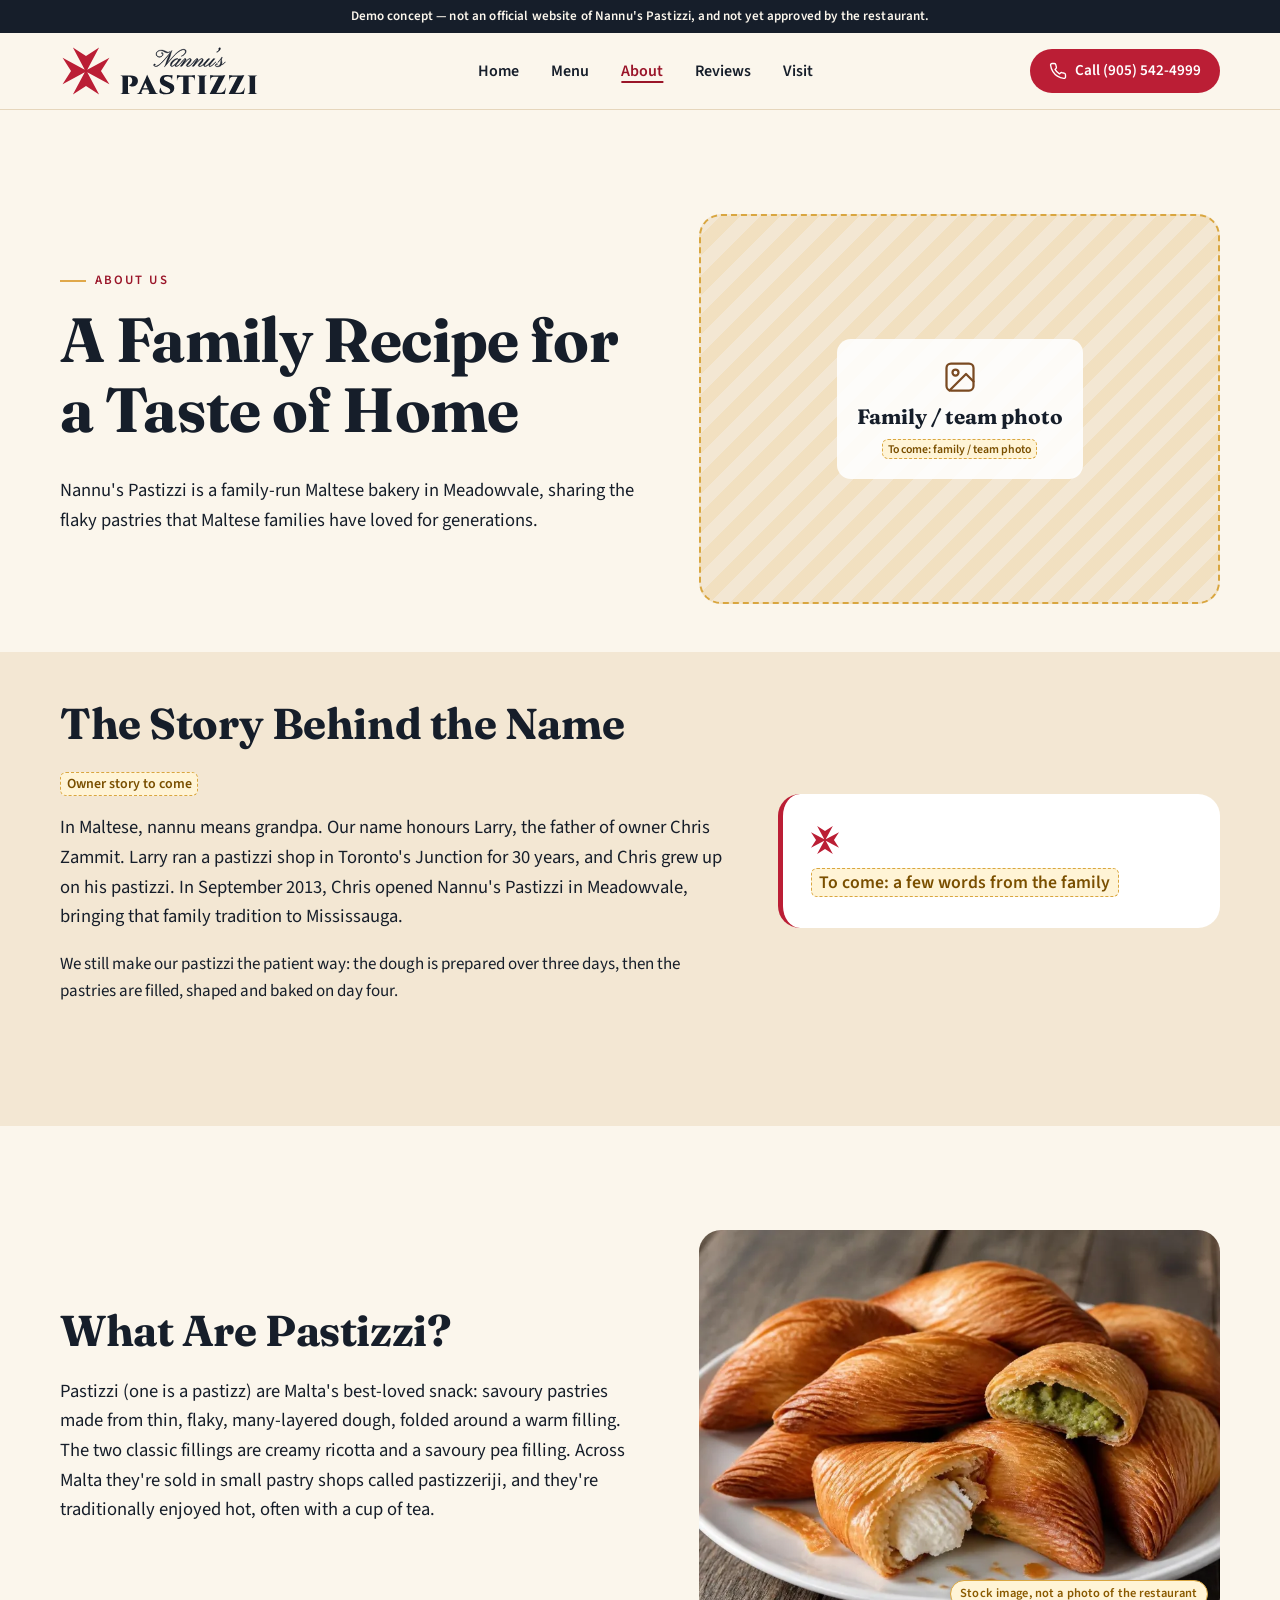
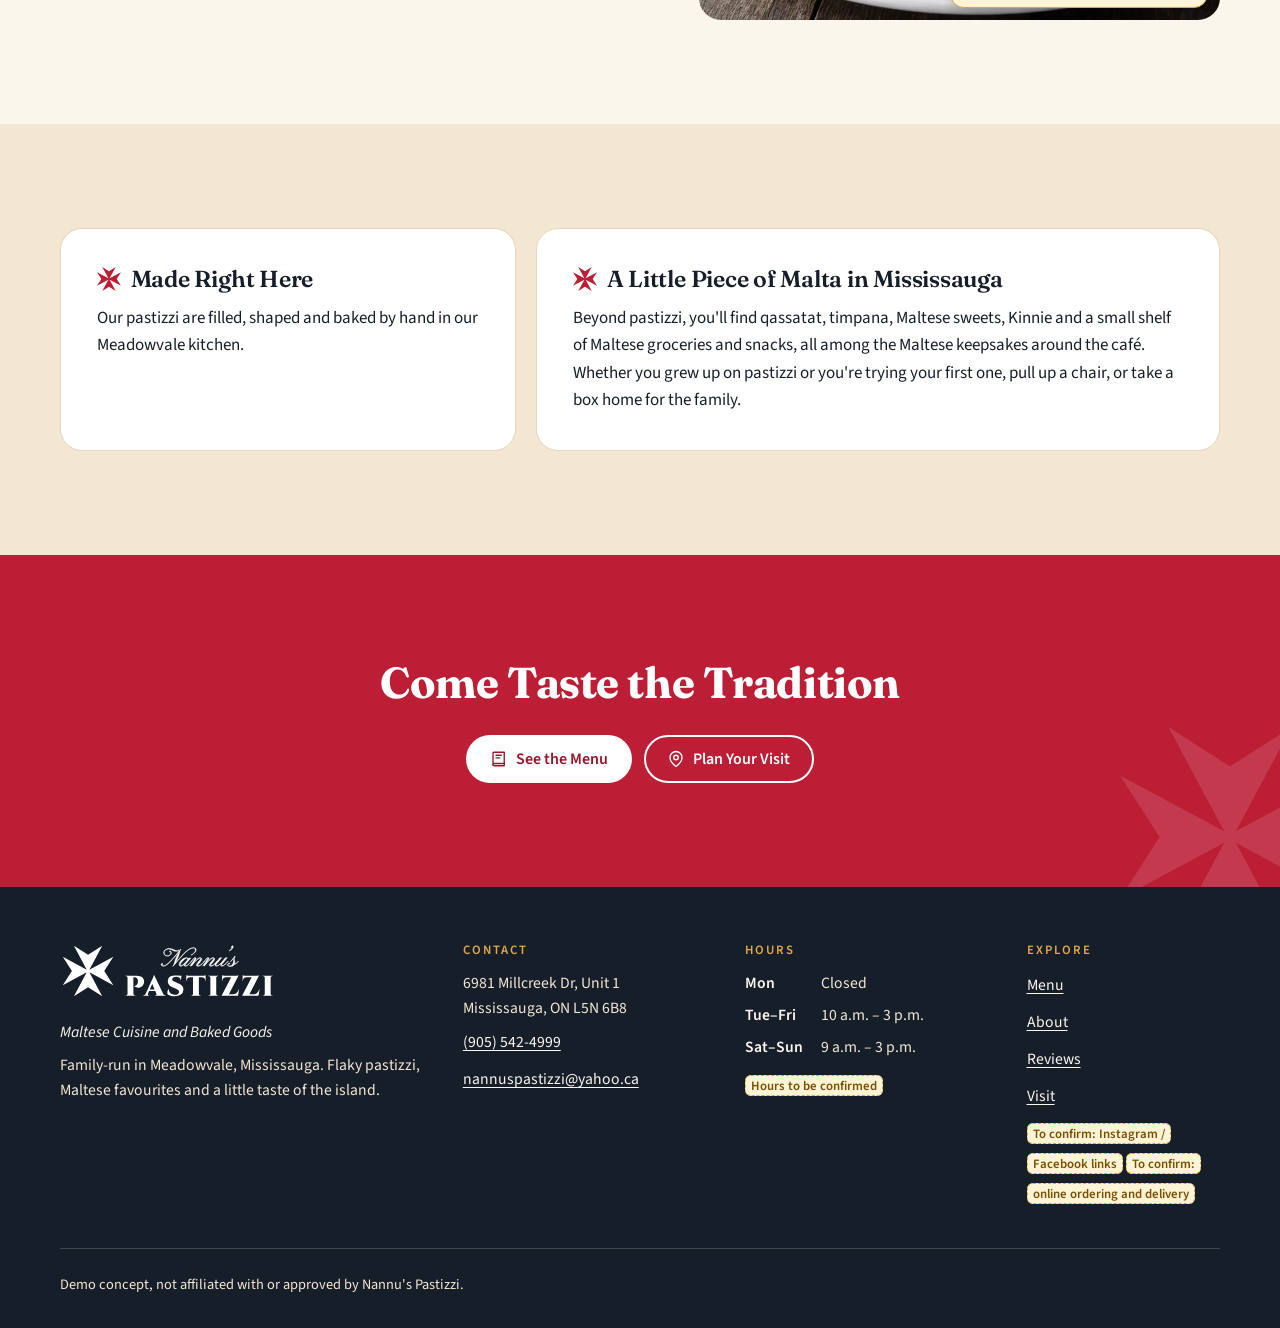
==== about.html @ 94dc023d "Publish Nannu's Pastizzi demo site Co-authored-by: mikelagumbay22 <mikelagumbay22@users.noreply.gith" ====
<!doctype html>
<html lang="en-CA">
<head>
  <meta charset="utf-8">
  <meta name="viewport" content="width=device-width, initial-scale=1, viewport-fit=cover">
  <title>About Nannu&#39;s Pastizzi | Family Maltese Bakery, Mississauga</title>
  <meta name="description" content="Meet the family behind Nannu&#39;s Pastizzi, a Maltese bakery in Meadowvale, Mississauga. Learn what pastizzi are and the family tradition behind our name.">
  <meta name="robots" content="noindex, nofollow">
  <meta name="theme-color" content="#FBF6EC">
  <meta property="og:type" content="website">
  <meta property="og:site_name" content="Nannu&#39;s Pastizzi">
  <meta property="og:locale" content="en_CA">
  <meta property="og:title" content="About Nannu&#39;s Pastizzi | Family Maltese Bakery, Mississauga">
  <meta property="og:description" content="Meet the family behind Nannu&#39;s Pastizzi, a Maltese bakery in Meadowvale, Mississauga. Learn what pastizzi are and the family tradition behind our name.">
  <meta property="og:url" content="https://mikelagumbay22.github.io/nannus-pastizzi-demo/about.html">
  <meta property="og:image" content="https://mikelagumbay22.github.io/nannus-pastizzi-demo/img/og-image.jpg">
  <meta property="og:image:type" content="image/jpeg">
  <meta property="og:image:width" content="1200">
  <meta property="og:image:height" content="630">
  <meta property="og:image:alt" content="Golden, flaky diamond-shaped pastizzi on a rustic wooden board (stock image, not a photo of the restaurant)">
  <meta name="twitter:card" content="summary_large_image">
  <meta name="twitter:title" content="About Nannu&#39;s Pastizzi | Family Maltese Bakery, Mississauga">
  <meta name="twitter:description" content="Meet the family behind Nannu&#39;s Pastizzi, a Maltese bakery in Meadowvale, Mississauga. Learn what pastizzi are and the family tradition behind our name.">
  <meta name="twitter:image" content="https://mikelagumbay22.github.io/nannus-pastizzi-demo/img/og-image.jpg">
  <meta name="twitter:image:alt" content="Golden, flaky diamond-shaped pastizzi on a rustic wooden board (stock image, not a photo of the restaurant)">
  <link rel="preload" href="fonts/fraunces-normal-latin.woff2" as="font" type="font/woff2" crossorigin>
  <link rel="preload" href="fonts/sourcesans3-normal-latin.woff2" as="font" type="font/woff2" crossorigin>
  <link rel="stylesheet" href="css/site.css?v=84e28d37">
  <link rel="icon" href="img/favicon.ico" sizes="any">
  <link rel="icon" type="image/png" sizes="512x512" href="img/favicon-512.png">
  <link rel="apple-touch-icon" href="img/apple-touch-icon.png">
</head>
<body class="page-about">
<aside class="demo-banner" aria-label="Demo notice">
  <p class="container">Demo concept — not an official website of Nannu&#39;s Pastizzi, and not yet approved by the restaurant.</p>
</aside>
<a class="skip-link" href="#main">Skip to content</a>
<header class="site-header">
  <div class="container header-inner">
    <a class="brand" href="index.html">
      <img src="img/logo-compact.svg" alt="Nannu&#39;s Pastizzi" width="790" height="204">
    </a>

    <nav class="site-nav desktop-nav" aria-label="Main">
      <ul>
        <li><a href="index.html">Home</a></li>
        <li><a href="menu.html">Menu</a></li>
        <li><a href="about.html" aria-current="page">About</a></li>
        <li><a href="reviews.html">Reviews</a></li>
        <li><a href="visit.html">Visit</a></li>
      </ul>
    </nav>

    <div class="header-actions">
      <a class="btn btn--primary btn--sm header-cta" href="tel:+19055424999" aria-label="Call (905) 542-4999"><svg viewBox="0 0 24 24" fill="none" stroke="currentColor" stroke-width="1.8" stroke-linecap="round" stroke-linejoin="round" aria-hidden="true" focusable="false"><path d="M22 16.9v3a2 2 0 0 1-2.2 2 19.8 19.8 0 0 1-8.6-3.1 19.5 19.5 0 0 1-6-6A19.8 19.8 0 0 1 2.1 4.2 2 2 0 0 1 4.1 2h3a2 2 0 0 1 2 1.7c.1 1 .4 1.9.7 2.8a2 2 0 0 1-.5 2.1L8 9.9a16 16 0 0 0 6 6l1.3-1.3a2 2 0 0 1 2.1-.4c.9.3 1.8.6 2.8.7a2 2 0 0 1 1.7 2z"/></svg><span class="header-cta__short">Call</span><span class="header-cta__long">Call (905) 542-4999</span></a>
      <button type="button" class="menu-toggle" id="menu-toggle" aria-controls="mobile-nav" aria-expanded="false" data-label-closed="Pages" data-label-open="Close">
        <span class="menu-toggle__icon" aria-hidden="true"><svg viewBox="0 0 24 24" fill="none" stroke="currentColor" stroke-width="1.8" stroke-linecap="round" stroke-linejoin="round" aria-hidden="true" focusable="false"><path d="M4 7h16M4 12h16M4 17h16"/></svg></span>
        <span class="menu-toggle__label">Pages</span>
      </button>
    </div>
  </div>

  <div class="mobile-nav" id="mobile-nav" hidden>
    <nav aria-label="Mobile">
      <ul>
        <li><a href="index.html">Home</a></li>
        <li><a href="menu.html">Menu</a></li>
        <li><a href="about.html" aria-current="page">About</a></li>
        <li><a href="reviews.html">Reviews</a></li>
        <li><a href="visit.html">Visit</a></li>
        <li><a class="mobile-nav__cta" href="tel:+19055424999"><svg viewBox="0 0 24 24" fill="none" stroke="currentColor" stroke-width="1.8" stroke-linecap="round" stroke-linejoin="round" aria-hidden="true" focusable="false"><path d="M22 16.9v3a2 2 0 0 1-2.2 2 19.8 19.8 0 0 1-8.6-3.1 19.5 19.5 0 0 1-6-6A19.8 19.8 0 0 1 2.1 4.2 2 2 0 0 1 4.1 2h3a2 2 0 0 1 2 1.7c.1 1 .4 1.9.7 2.8a2 2 0 0 1-.5 2.1L8 9.9a16 16 0 0 0 6 6l1.3-1.3a2 2 0 0 1 2.1-.4c.9.3 1.8.6 2.8.7a2 2 0 0 1 1.7 2z"/></svg>Call (905) 542-4999</a></li>
      </ul>
    </nav>
  </div>
</header>
<main id="main">

<section class="page-hero section" aria-labelledby="about-title">
  <div class="container about-grid">
    <div>
      <p class="eyebrow">About Us</p>
      <h1 id="about-title">A Family Recipe for a Taste of Home</h1>
      <p class="lead">Nannu&#39;s Pastizzi is a family-run Maltese bakery in Meadowvale, sharing the flaky pastries that Maltese families have loved for generations.</p>
    </div>
    <div class="about-media">
      <div class="media  media--placeholder">
  <div class="ph-label" role="img" aria-label="Placeholder: Family / team photo"><svg viewBox="0 0 24 24" fill="none" stroke="currentColor" stroke-width="1.5" stroke-linecap="round" stroke-linejoin="round" aria-hidden="true" focusable="false"><rect x="3" y="3" width="18" height="18" rx="3"/><circle cx="9" cy="9" r="2"/><path d="m21 15-5-5L5 21"/></svg><strong>Family / team photo</strong><span><mark class="ph-inline">To come: family / team photo</mark></span></div>
</div>
    </div>
  </div>
</section>

<section class="section section--alt section--tight" aria-labelledby="story-title">
  <div class="container story">
    <div class="story__text">
      <h2 id="story-title">The Story Behind the Name</h2><p class="story__approval"><mark class="ph-inline">Owner story to come</mark></p>
      <p class="lead">In Maltese, nannu means grandpa. Our name honours Larry, the father of owner Chris Zammit. Larry ran a pastizzi shop in Toronto&#39;s Junction for 30 years, and Chris grew up on his pastizzi. In September 2013, Chris opened Nannu&#39;s Pastizzi in Meadowvale, bringing that family tradition to Mississauga.</p>
      <p>We still make our pastizzi the patient way: the dough is prepared over three days, then the pastries are filled, shaped and baked on day four.</p>
    </div>
    <figure class="pull-quote">
      <svg class="cross pull-quote__cross" viewBox="0 0 184 184" aria-hidden="true" focusable="false"><path fill="currentColor" d="M40.48 0 L92 33.12 L143.52 0 L96.88 87.12 L184 40.48 L150.88 92 L184 143.52 L96.88 96.88 L143.52 184 L92 150.88 L40.48 184 L87.12 96.88 L0 143.52 L33.12 92 L0 40.48 L87.12 87.12 Z"/></svg>
      <blockquote><p><mark class="ph-inline">To come: a few words from the family</mark></p></blockquote>
    </figure>
  </div>
</section>
<section class="section" aria-labelledby="about-s1">
  <div class="container teaser-grid">
    <div>
      <h2 id="about-s1">What Are Pastizzi?</h2><p class="lead">Pastizzi (one is a pastizz) are Malta&#39;s best-loved snack: savoury pastries made from thin, flaky, many-layered dough, folded around a warm filling. The two classic fillings are creamy ricotta and a savoury pea filling. Across Malta they&#39;re sold in small pastry shops called pastizzeriji, and they&#39;re traditionally enjoyed hot, often with a cup of tea.</p>
    </div>
    <div class="teaser-media"><div class="media "><span class="ph-badge stock-badge">Stock image, not a photo of the restaurant</span>
  <img src="img/pastizzi-800.webp" srcset="img/pastizzi-480.webp 480w, img/pastizzi-800.webp 800w, img/pastizzi-1200.webp 1200w, img/pastizzi-1456.webp 1456w" sizes="(min-width: 900px) 520px, 92vw" width="1456" height="1088" alt="A plate of flaky Maltese pastizzi, one broken open to show ricotta and another with mushy pea filling" loading="lazy" decoding="async">
</div></div>
  </div>
</section>
<section class="section section--alt" aria-label="More about us">
  <div class="container card-pair">
    <div class="card">
      <h2 class="h3"><svg class="cross menu-cat__cross" viewBox="0 0 184 184" aria-hidden="true" focusable="false"><path fill="currentColor" d="M40.48 0 L92 33.12 L143.52 0 L96.88 87.12 L184 40.48 L150.88 92 L184 143.52 L96.88 96.88 L143.52 184 L92 150.88 L40.48 184 L87.12 96.88 L0 143.52 L33.12 92 L0 40.48 L87.12 87.12 Z"/></svg>Made Right Here</h2><p>Our pastizzi are filled, shaped and baked by hand in our Meadowvale kitchen.</p>
    </div>
    <div class="card">
      <h2 class="h3"><svg class="cross menu-cat__cross" viewBox="0 0 184 184" aria-hidden="true" focusable="false"><path fill="currentColor" d="M40.48 0 L92 33.12 L143.52 0 L96.88 87.12 L184 40.48 L150.88 92 L184 143.52 L96.88 96.88 L143.52 184 L92 150.88 L40.48 184 L87.12 96.88 L0 143.52 L33.12 92 L0 40.48 L87.12 87.12 Z"/></svg>A Little Piece of Malta in Mississauga</h2><p>Beyond pastizzi, you&#39;ll find qassatat, timpana, Maltese sweets, Kinnie and a small shelf of Maltese groceries and snacks, all among the Maltese keepsakes around the café. Whether you grew up on pastizzi or you&#39;re trying your first one, pull up a chair, or take a box home for the family.</p>
    </div>
  </div>
</section>

<section class="section cta-band" aria-labelledby="about-cta-title">
  <div class="container">
    <h2 id="about-cta-title">Come Taste the Tradition</h2>
    <div class="btn-row">
      <a class="btn btn--light" href="menu.html"><svg viewBox="0 0 24 24" fill="none" stroke="currentColor" stroke-width="1.8" stroke-linecap="round" stroke-linejoin="round" aria-hidden="true" focusable="false"><path d="M4 4.5A1.5 1.5 0 0 1 5.5 3H19v15H5.5A1.5 1.5 0 0 0 4 19.5z"/><path d="M4 19.5A1.5 1.5 0 0 0 5.5 21H19v-3M8 7h7M8 10.5h5"/></svg>See the Menu</a>
      <a class="btn btn--outline-light" href="visit.html"><svg viewBox="0 0 24 24" fill="none" stroke="currentColor" stroke-width="1.8" stroke-linecap="round" stroke-linejoin="round" aria-hidden="true" focusable="false"><path d="M20 10c0 6-8 12-8 12S4 16 4 10a8 8 0 0 1 16 0z"/><circle cx="12" cy="10" r="3"/></svg>Plan Your Visit</a>
    </div>
  </div>
</section>

</main>
<footer class="site-footer">
  <div class="container">
    <div class="footer-grid">
      <div class="footer-brand">
        <a class="brand" href="index.html"><img src="img/logo-compact-reversed.svg" alt="Nannu&#39;s Pastizzi" width="790" height="204" loading="eager" decoding="async">
        </a><p class="footer-tagline">Maltese Cuisine and Baked Goods</p>
        <p>Family-run in Meadowvale, Mississauga. Flaky pastizzi, Maltese favourites and a little taste of the island.</p>
      </div>
      <div>
        <h2>Contact</h2>
        <ul>
          <li>6981 Millcreek Dr, Unit 1<br>Mississauga, ON L5N 6B8</li>
          <li><a href="tel:+19055424999">(905) 542-4999</a></li><li><a href="mailto:nannuspastizzi@yahoo.ca">nannuspastizzi@yahoo.ca</a></li>
        </ul>
      </div>
      <div>
        <h2>Hours</h2>
        <ul>
          <li><span class="footer-day">Mon</span> Closed</li>
          <li><span class="footer-day">Tue–Fri</span> 10 a.m. – 3 p.m.</li>
          <li><span class="footer-day">Sat–Sun</span> 9 a.m. – 3 p.m.</li>
        </ul><p class="footer-note"><mark class="ph-inline">Hours to be confirmed</mark></p>
      </div>
      <div>
        <h2>Explore</h2>
        <ul>
          <li><a href="menu.html">Menu</a></li>
          <li><a href="about.html">About</a></li>
          <li><a href="reviews.html">Reviews</a></li>
          <li><a href="visit.html">Visit</a></li><li class="footer-ph"><mark class="ph-inline">To confirm: Instagram / Facebook links</mark> <mark class="ph-inline">To confirm: online ordering and delivery</mark></li>
        </ul>
      </div>
    </div>
    <div class="footer-bottom">
      <span>Demo concept, not affiliated with or approved by Nannu&#39;s Pastizzi.</span>
    </div>
  </div>
</footer>

<nav class="mobile-callbar" aria-label="Quick actions">
  <a class="btn btn--primary" href="tel:+19055424999" aria-label="Call (905) 542-4999"><svg viewBox="0 0 24 24" fill="none" stroke="currentColor" stroke-width="1.8" stroke-linecap="round" stroke-linejoin="round" aria-hidden="true" focusable="false"><path d="M22 16.9v3a2 2 0 0 1-2.2 2 19.8 19.8 0 0 1-8.6-3.1 19.5 19.5 0 0 1-6-6A19.8 19.8 0 0 1 2.1 4.2 2 2 0 0 1 4.1 2h3a2 2 0 0 1 2 1.7c.1 1 .4 1.9.7 2.8a2 2 0 0 1-.5 2.1L8 9.9a16 16 0 0 0 6 6l1.3-1.3a2 2 0 0 1 2.1-.4c.9.3 1.8.6 2.8.7a2 2 0 0 1 1.7 2z"/></svg>Call</a>
  <a class="btn btn--ghost" href="https://www.google.com/maps/search/?api=1&amp;query=Nannu%27s+Pastizzi%2C+6981+Millcreek+Dr%2C+Unit+1%2C+Mississauga%2C+ON+L5N+6B8&amp;query_place_id=ChIJreo7OGBqK4gRqdLR0AU75BI" target="_blank" rel="noopener"><svg viewBox="0 0 24 24" fill="none" stroke="currentColor" stroke-width="1.8" stroke-linecap="round" stroke-linejoin="round" aria-hidden="true" focusable="false"><path d="M20 10c0 6-8 12-8 12S4 16 4 10a8 8 0 0 1 16 0z"/><circle cx="12" cy="10" r="3"/></svg>Directions<span class="visually-hidden"> (opens Google Maps in a new tab)</span></a>
  <a class="btn btn--ghost" href="menu.html"><svg viewBox="0 0 24 24" fill="none" stroke="currentColor" stroke-width="1.8" stroke-linecap="round" stroke-linejoin="round" aria-hidden="true" focusable="false"><path d="M4 4.5A1.5 1.5 0 0 1 5.5 3H19v15H5.5A1.5 1.5 0 0 0 4 19.5z"/><path d="M4 19.5A1.5 1.5 0 0 0 5.5 21H19v-3M8 7h7M8 10.5h5"/></svg>Menu</a>
</nav>
<script src="js/site.js?v=84e28d37" defer></script>
</body>
</html>
---- css/site.css ----
@font-face { font-family: "Fraunces"; font-style: normal; font-weight: 600 700; font-display: swap;
  src: url("../fonts/fraunces-normal-latin.woff2") format("woff2");
  unicode-range: U+0000-00FF, U+0131, U+0152-0153, U+02BB-02BC, U+02C6, U+02DA, U+02DC, U+0304, U+0308, U+0329, U+2000-206F, U+20AC, U+2122, U+2191, U+2193, U+2212, U+2215, U+FEFF, U+FFFD; }
@font-face { font-family: "Fraunces"; font-style: normal; font-weight: 600 700; font-display: swap;
  src: url("../fonts/fraunces-normal-latin-ext.woff2") format("woff2");
  unicode-range: U+0100-02BA, U+02BD-02C5, U+02C7-02CC, U+02CE-02D7, U+02DD-02FF, U+0304, U+0308, U+0329, U+1D00-1DBF, U+1E00-1E9F, U+1EF2-1EFF, U+2020, U+20A0-20AB, U+20AD-20C0, U+2113, U+2C60-2C7F, U+A720-A7FF; }
@font-face { font-family: "Source Sans 3"; font-style: normal; font-weight: 400 600; font-display: swap;
  src: url("../fonts/sourcesans3-normal-latin.woff2") format("woff2");
  unicode-range: U+0000-00FF, U+0131, U+0152-0153, U+02BB-02BC, U+02C6, U+02DA, U+02DC, U+0304, U+0308, U+0329, U+2000-206F, U+20AC, U+2122, U+2191, U+2193, U+2212, U+2215, U+FEFF, U+FFFD; }
@font-face { font-family: "Source Sans 3"; font-style: normal; font-weight: 400 600; font-display: swap;
  src: url("../fonts/sourcesans3-normal-latin-ext.woff2") format("woff2");
  unicode-range: U+0100-02BA, U+02BD-02C5, U+02C7-02CC, U+02CE-02D7, U+02DD-02FF, U+0304, U+0308, U+0329, U+1D00-1DBF, U+1E00-1E9F, U+1EF2-1EFF, U+2020, U+20A0-20AB, U+20AD-20C0, U+2113, U+2C60-2C7F, U+A720-A7FF; }
@font-face { font-family: "Source Sans 3"; font-style: italic; font-weight: 400; font-display: swap;
  src: url("../fonts/sourcesans3-italic-latin.woff2") format("woff2");
  unicode-range: U+0000-00FF, U+0131, U+0152-0153, U+02BB-02BC, U+02C6, U+02DA, U+02DC, U+0304, U+0308, U+0329, U+2000-206F, U+20AC, U+2122, U+2191, U+2193, U+2212, U+2215, U+FEFF, U+FFFD; }
@font-face { font-family: "Source Sans 3"; font-style: italic; font-weight: 400; font-display: swap;
  src: url("../fonts/sourcesans3-italic-latin-ext.woff2") format("woff2");
  unicode-range: U+0100-02BA, U+02BD-02C5, U+02C7-02CC, U+02CE-02D7, U+02DD-02FF, U+0304, U+0308, U+0329, U+1D00-1DBF, U+1E00-1E9F, U+1EF2-1EFF, U+2020, U+20A0-20AB, U+20AD-20C0, U+2113, U+2C60-2C7F, U+A720-A7FF; }

:root {

  --color-red:        #BB1E35;
  --color-red-deep:   #9A1529;
  --color-ink:        #161E2A;
  --color-white:      #FFFFFF;
  --color-cream:      #FBF6EC;
  --color-flour:      #F3E7D3;
  --color-gold:       #E0A84A;
  --color-crust:      #7A4A22;
  --color-gold-ui:    #A87019;

  --color-bg:           var(--color-cream);
  --color-text:         var(--color-ink);
  --color-text-muted:   var(--color-crust);
  --color-surface:      var(--color-white);
  --color-surface-alt:  var(--color-flour);
  --color-line:         #E6D6BC;
  --color-primary:      var(--color-red);
  --color-primary-dark: var(--color-red-deep);
  --color-on-primary:   #FFFFFF;
  --color-link:         var(--color-red-deep);
  --color-accent:       var(--color-gold);
  --color-accent-text:  var(--color-red-deep);
  --color-accent-soft:  #F1DDB8;
  --color-star:         var(--color-gold-ui);
  --color-focus:        var(--color-red-deep);
  --color-focus-on-dark: var(--color-gold);
  --color-focus-on-red: #FFFFFF;
  --color-dark:         var(--color-ink);
  --color-dark-ink:     var(--color-cream);
  --color-band:         var(--color-red);
  --color-band-ink:     #FFFFFF;
  --color-footer-bg:    var(--color-ink);
  --color-footer-ink:   var(--color-cream);
  --color-footer-muted: var(--color-flour);
  --color-footer-head:  var(--color-gold);

  --font-display: "Fraunces", Georgia, "Times New Roman", serif;
  --font-body:    "Source Sans 3", "Segoe UI", Roboto, Arial, sans-serif;
  --fw-display: 700;
  --fw-display-sub: 600;
  --fw-body: 400;
  --fw-body-strong: 600;

  --radius-sm: 8px;
  --radius-md: 14px;
  --radius-lg: 22px;
  --shadow-soft: 0 1px 2px rgba(22, 30, 42, .05), 0 12px 32px -14px rgba(22, 30, 42, .22);
  --container: 1160px;
  --logo-height: 52px;
}

*, *::before, *::after { box-sizing: border-box; }
html { -webkit-text-size-adjust: 100%; scroll-behavior: smooth; scroll-padding-top: 96px; }
@media (prefers-reduced-motion: reduce) { html { scroll-behavior: auto; } * { transition: none !important; } }
body {
  margin: 0; font-family: var(--font-body); font-weight: var(--fw-body, 400);
  font-size: 1.0625rem; line-height: 1.6; color: var(--color-text); background: var(--color-bg);
  text-rendering: optimizeLegibility; -webkit-font-smoothing: antialiased;
}
img { max-width: 100%; height: auto; display: block; }
a { color: var(--color-link); text-underline-offset: .2em; }
a:hover { color: var(--color-primary-dark); }
:focus-visible { outline: 3px solid var(--color-focus); outline-offset: 3px; border-radius: 4px; }
.site-footer :focus-visible, .demo-banner :focus-visible { outline-color: var(--color-focus-on-dark); }
.cta-band :focus-visible { outline-color: var(--color-focus-on-red); }

h1, h2, h3 { font-family: var(--font-display); font-weight: var(--fw-display, 700); line-height: 1.12; letter-spacing: -.01em; margin: 0 0 .5em; color: var(--color-text); }
h3, .h3 { font-weight: var(--fw-display-sub, 600); }
h1 { font-size: clamp(2.3rem, 7vw, 3.9rem); }
h2 { font-size: clamp(1.9rem, 5vw, 2.7rem); }
h3 { font-size: 1.35rem; }
.h3 { font-family: var(--font-display); font-size: 1.45rem; line-height: 1.2; margin: 0 0 .75rem; color: var(--color-text); }
p { margin: 0 0 1em; }
.lead { font-size: 1.16rem; color: var(--color-text); }
.muted { color: var(--color-text-muted); }

.container { width: min(100% - 2.5rem, var(--container)); margin-inline: auto; }
.section { padding-block: clamp(3.5rem, 9vw, 6.5rem); }
.section--alt { background: var(--color-surface-alt); }
.section--tight { padding-top: clamp(2rem, 4vw, 3rem); }
.section-head { max-width: 44rem; margin-bottom: clamp(2rem, 5vw, 3rem); }
.section-head--center { margin-inline: auto; text-align: center; }
.page-hero { padding-bottom: clamp(2rem, 5vw, 3rem); }
.page-hero .section-head { margin-bottom: 0; }
.eyebrow {
  display: inline-flex; align-items: center; gap: .6rem; margin-bottom: .9rem;
  font-size: .8rem; font-weight: 600; letter-spacing: .16em; text-transform: uppercase; color: var(--color-accent-text);
}
.eyebrow::before { content: ""; width: 1.6rem; height: 2px; background: var(--color-accent); }
.btn-row { display: flex; flex-wrap: wrap; gap: .75rem; }
.skip-link { position: absolute; left: -999px; top: .5rem; z-index: 100; background: var(--color-ink); color: var(--color-cream); padding: .6rem 1rem; border-radius: var(--radius-sm); }
.skip-link:focus { left: .5rem; }
.visually-hidden { position: absolute !important; width: 1px; height: 1px; overflow: hidden; clip: rect(0 0 0 0); white-space: nowrap; }
a[href^="tel:"] { white-space: nowrap; }

.demo-banner { background: var(--color-ink); color: var(--color-cream); font-family: var(--font-body); }
.demo-banner p { margin-block: 0; padding-block: .45rem; text-align: center; font-size: .82rem; line-height: 1.4; font-weight: 600; letter-spacing: .01em; text-wrap: balance; overflow-wrap: anywhere; }

.ph-badge {
  display: inline-block; vertical-align: middle; font: 600 .7rem/1.25 var(--font-body); letter-spacing: .06em; text-transform: uppercase;
  color: #8a5a00; background: #fff4d6; border: 1px dashed #d9a640; padding: .35rem .6rem; border-radius: 999px; margin: 0 0 .9rem;
}
.ph-inline {
  background: #fff4d6; color: #7a4f00; border: 1px dashed #d9a640; border-radius: 6px; padding: .05em .4em;
  font: 600 .82em/1.5 var(--font-body); font-style: normal; box-decoration-break: clone; -webkit-box-decoration-break: clone;
}
.media .stock-badge {
  position: absolute; right: .75rem; bottom: .75rem; z-index: 2; margin: 0; max-width: calc(100% - 1.5rem);
  text-transform: none; letter-spacing: .01em; font-size: .78rem; border-style: solid; text-align: right;
  box-shadow: 0 2px 8px rgba(22, 30, 42, .18);
}
.sample-note { display: inline-block; margin: .5rem 0 0; font: 600 .9rem/1.4 var(--font-body); color: var(--color-accent-text); }

.btn {
  display: inline-flex; align-items: center; justify-content: center; gap: .5rem; min-height: 48px;
  padding: .75rem 1.35rem; border-radius: 999px; border: 2px solid transparent; font: 600 1rem/1.1 var(--font-body);
  text-decoration: none; cursor: pointer; transition: background .2s, color .2s, border-color .2s;
}
.btn svg { width: 18px; height: 18px; flex: none; }
.btn--primary { background: var(--color-primary); color: var(--color-on-primary); }
.btn--primary:hover { background: var(--color-primary-dark); color: var(--color-on-primary); }
.btn--ghost { background: transparent; color: var(--color-text); border-color: var(--color-text); }
.btn--ghost:hover { background: var(--color-text); color: var(--color-bg); }
.btn--light { background: var(--color-white); color: var(--color-red-deep); }
.btn--light:hover { background: var(--color-cream); color: var(--color-red-deep); }
.btn--outline-light { background: transparent; color: var(--color-band-ink); border-color: var(--color-band-ink); }
.btn--outline-light:hover { background: var(--color-band-ink); color: var(--color-red-deep); }
.btn--sm { min-height: 44px; padding: .55rem 1.05rem; font-size: .95rem; }

.site-header { position: sticky; top: 0; z-index: 50; background: color-mix(in srgb, var(--color-bg) 94%, transparent); backdrop-filter: blur(10px); -webkit-backdrop-filter: blur(10px); border-bottom: 1px solid var(--color-line); }
.header-inner { display: flex; align-items: center; justify-content: space-between; gap: 1rem; min-height: 76px; }
.brand { display: inline-flex; align-items: center; text-decoration: none; color: var(--color-text); }
.brand img { height: 40px; width: auto; }
.brand__text { font-family: var(--font-display); font-size: 1.5rem; font-weight: 700; }
.header-actions { display: flex; align-items: center; gap: .5rem; }
.header-cta { display: none; }
.header-cta__long { display: none; }
.site-nav ul { list-style: none; margin: 0; padding: 0; }
.site-nav a { text-decoration: none; color: var(--color-text); font-weight: 600; font-size: 1rem; padding-block: .6rem; }
.site-nav a:hover { color: var(--color-red-deep); }
.site-nav a[aria-current="page"] { color: var(--color-red-deep); font-weight: 700; text-decoration: underline; text-underline-offset: .4em; text-decoration-thickness: 2px; }
.desktop-nav { display: none; }
.menu-toggle {
  cursor: pointer; display: inline-flex; align-items: center; gap: .45rem; min-height: 44px; padding: .5rem .95rem;
  border: 1px solid var(--color-line); border-radius: 999px; font: 600 .95rem/1 var(--font-body); background: var(--color-surface); color: var(--color-text);
}
.menu-toggle__icon, .menu-toggle__icon svg { display: grid; width: 18px; height: 18px; }
.menu-toggle[aria-expanded="true"] { background: var(--color-surface-alt); }
.mobile-nav { border-top: 1px solid var(--color-line); background: var(--color-surface); padding: .5rem 0 1rem; }
.mobile-nav ul { list-style: none; margin: 0; padding: 0 1.25rem; }
.mobile-nav a { display: flex; align-items: center; gap: .5rem; padding: .85rem 1rem; border-radius: var(--radius-sm); text-decoration: none; color: var(--color-text); font-weight: 600; }
.mobile-nav a svg { width: 18px; height: 18px; }
.mobile-nav a:hover { background: var(--color-surface-alt); }
.mobile-nav a[aria-current="page"] { background: var(--color-surface-alt); color: var(--color-red-deep); font-weight: 700; text-decoration: underline; text-underline-offset: .35em; text-decoration-thickness: 2px; }
.mobile-nav__cta { color: var(--color-red-deep) !important; }

.media { position: relative; overflow: hidden; background: var(--color-surface-alt); width: 100%; }
.media img { width: 100%; height: 100%; object-fit: cover; object-position: var(--focus, 50% 50%); }
.media--placeholder {
  display: grid; place-items: center; text-align: center; color: var(--color-text-muted);
  background: repeating-linear-gradient(135deg, var(--color-surface-alt) 0 14px, color-mix(in srgb, var(--color-accent-soft) 70%, var(--color-surface-alt)) 14px 28px);
  border: 2px dashed #d9a640;
}
.ph-label { display: grid; gap: .45rem; justify-items: center; padding: 1.25rem; max-width: 20rem; font-size: .9rem; line-height: 1.4; background: color-mix(in srgb, var(--color-white) 88%, transparent); border-radius: var(--radius-md); }
.ph-label svg { width: 36px; height: 36px; color: var(--color-text-muted); }
.ph-label strong { font-family: var(--font-display); font-size: 1.3rem; color: var(--color-text); }

.hero { position: relative; display: flex; flex-direction: column-reverse; background: var(--color-bg); }
.hero__inner { padding-block: clamp(2rem, 6vw, 3rem) 1.5rem; }
.hero__media { width: min(100% - 2.5rem, var(--container)); margin: 0 auto 2.5rem; }
.media--hero { aspect-ratio: 16 / 10; border-radius: var(--radius-lg); }
.media--hero .stock-badge { top: .75rem; bottom: auto; }
.hero__copy { max-width: 36rem; }
.hero .lead { max-width: 34rem; }
.hero__call { margin: 1.1rem 0 0; }
.hero__call a { display: inline-flex; align-items: center; gap: .45rem; font-weight: 600; min-height: 44px; }
.hero__call svg { width: 18px; height: 18px; }
.rating-chip { display: inline-flex; align-items: center; gap: .55rem; margin: .75rem 0 0; padding: .45rem 1rem .45rem .6rem; border-radius: 999px; background: var(--color-surface); border: 1px solid var(--color-line); font-size: .95rem; font-weight: 600; }
.rating-chip .stars { display: grid; place-items: center; width: 28px; height: 28px; border-radius: 50%; background: var(--color-ink); color: var(--color-gold); font-size: .95rem; }
.stars { color: var(--color-star); letter-spacing: .08em; font-size: 1.05rem; line-height: 1; }

.trust { background: var(--color-surface); border-block: 1px solid var(--color-line); }
.trust ul { list-style: none; margin-block: 0; padding: 0; display: grid; }
.trust li { display: flex; align-items: center; justify-content: center; gap: .85rem; padding: 1.25rem .5rem; }
.trust li + li { border-top: 1px solid var(--color-line); }
.trust__icon { display: grid; place-items: center; width: 44px; height: 44px; border-radius: 50%; background: var(--color-surface-alt); color: var(--color-red); flex: none; }
.trust__icon svg { width: 20px; height: 20px; }
.trust strong { display: block; font-family: var(--font-display); font-size: 1.2rem; font-weight: 600; line-height: 1.2; }
.trust li > span:last-child > span { display: block; color: var(--color-text-muted); font-size: .95rem; }

.teaser-grid { display: grid; gap: 2.25rem; align-items: center; }
.teaser-media .media { border-radius: var(--radius-lg); aspect-ratio: 4 / 3; }
.text-link { display: inline-flex; align-items: center; gap: .4rem; min-height: 44px; font-weight: 600; text-decoration: none; color: var(--color-red-deep); }
.text-link svg, .center-link svg { width: 1.1em; height: 1.1em; }
.text-link:hover { text-decoration: underline; }
.center-link { text-align: center; margin: 2.25rem 0 0; }
.center-link a { display: inline-flex; align-items: center; gap: .45rem; min-height: 44px; font-weight: 600; }

.dish-grid { list-style: none; margin: 0; padding: 0; display: grid; gap: 1.25rem; }
.dish-card { background: var(--color-surface); border-radius: var(--radius-lg); overflow: hidden; border: 1px solid var(--color-line); display: flex; flex-direction: column; }
.dish-card__media { aspect-ratio: 4 / 3; }
.dish-card__body { padding: 1.3rem 1.4rem 1.5rem; }
.dish-card h3 { margin-bottom: .35rem; }
.dish-card p { margin: 0; color: var(--color-text-muted); }

.rating-line { display: inline-flex; align-items: center; gap: .6rem; margin: 0; font-size: 1.02rem; }
.rating-summary { display: inline-flex; flex-direction: column; align-items: center; gap: .3rem; margin: .25rem 0 1rem; }
.rating-summary__score { font-family: var(--font-display); font-size: 3.6rem; font-weight: 700; line-height: 1; }
.rating-summary .stars { font-size: 1.4rem; }
.quotes { display: grid; gap: 1.25rem; list-style: none; margin: 0; padding: 0; }
.quotes > li { display: flex; }
.quotes--two { max-width: 54rem; margin-inline: auto; }
.quote {
  flex: 1; margin: 0; background: var(--color-surface); border-radius: var(--radius-lg); padding: 1.8rem 1.6rem 1.5rem;
  border: 1px solid var(--color-line); position: relative; display: flex; flex-direction: column; gap: .9rem;
}
.quote::before { content: "\201C"; position: absolute; top: .2rem; right: 1.1rem; font-family: var(--font-display); font-size: 4.5rem; line-height: 1; color: var(--color-accent-soft); }
.quote blockquote { margin: 0; font-family: var(--font-display); font-weight: 600; font-size: 1.35rem; line-height: 1.35; }
.quote blockquote p { margin: 0; }
.quote figcaption { margin-top: auto; font-size: .95rem; font-weight: 600; color: var(--color-text-muted); }
.quote--featured { text-align: center; align-items: center; padding: clamp(2rem, 5vw, 3.25rem); margin-bottom: 1.5rem; border-top: 4px solid var(--color-red); }
.quote--featured blockquote { font-size: clamp(1.7rem, 4.5vw, 2.6rem); }
.quote-groups { display: grid; gap: 1.5rem; }
.quote-group__title { font-family: var(--font-body); font-size: .8rem; font-weight: 600; letter-spacing: .16em; text-transform: uppercase; color: var(--color-accent-text); margin: 0 0 .75rem; }
.quotes--stack { grid-template-columns: 1fr; }

.visit-split { display: grid; gap: 2.5rem; align-items: center; }
.visit-slim { max-width: 36rem; }
.card { background: var(--color-surface); border: 1px solid var(--color-line); border-radius: var(--radius-lg); padding: clamp(1.4rem, 4vw, 2.25rem); }
.card .h3 { display: flex; align-items: center; gap: .6rem; }
.card .h3 svg { width: 24px; height: 24px; color: var(--color-red); flex: none; }
.visit-grid { display: grid; gap: 1.25rem; }
.visit-grid .map-frame { margin-top: 0; }
.subhead--tight { margin: .25rem 0 .75rem; }
.visit-getting .getting-here { grid-template-columns: 1fr !important; gap: .75rem; }
.visit-getting .getting-here li { padding: .9rem 1.1rem; }
.hours-table { width: 100%; border-collapse: collapse; }
.hours-table th, .hours-table td { padding: .7rem 0; border-bottom: 1px solid var(--color-line); text-align: left; }
.hours-table th { font-weight: 600; }
.hours-table td { text-align: right; font-variant-numeric: tabular-nums; }
.hours-table tr.is-closed td { color: var(--color-red-deep); font-weight: 600; }
.hours-table tr:last-child th, .hours-table tr:last-child td { border-bottom: 0; }
.note { font-size: .95rem; color: var(--color-text-muted); margin: 1rem 0 0; }
.contact-list { list-style: none; margin: 1rem 0 1.5rem; padding: 0; display: grid; gap: 1rem; }
.contact-list li { display: grid; grid-template-columns: 40px 1fr; gap: .9rem; align-items: start; }
.ico { width: 40px; height: 40px; border-radius: 50%; background: var(--color-surface-alt); color: var(--color-red); display: grid; place-items: center; flex: none; }
.ico svg { width: 18px; height: 18px; }
.contact-list .label { display: block; font-size: .78rem; letter-spacing: .12em; text-transform: uppercase; color: var(--color-text-muted); font-weight: 600; }
.contact-list .value { display: block; font-weight: 600; }
.contact-list .sub { display: block; font-size: .95rem; color: var(--color-text-muted); margin-top: .15rem; }
.contact-list a { color: var(--color-text); font-weight: 600; text-decoration-color: var(--color-red); overflow-wrap: anywhere; }
.subhead { margin-top: 2.5rem; }
.getting-here { list-style: none; margin: 0; padding: 0; display: grid; gap: 1rem; }
.getting-here li { display: flex; gap: .9rem; align-items: flex-start; background: var(--color-surface); border: 1px solid var(--color-line); border-radius: var(--radius-md); padding: 1.1rem 1.2rem; }
.getting-here p { margin: .15rem 0 0; }
.map-frame { margin-top: 1.75rem; border-radius: var(--radius-lg); overflow: hidden; border: 1px solid var(--color-line); background: var(--color-surface-alt); aspect-ratio: 4 / 3; box-shadow: var(--shadow-soft); }
.map-frame iframe { display: block; width: 100%; height: 100%; border: 0; }
.info-grid { list-style: none; margin: 0; padding: 0; display: grid; gap: 1rem; }
.info-card { background: var(--color-surface); border: 1px solid var(--color-line); border-top: 4px solid var(--color-gold); border-radius: var(--radius-md); padding: 1.3rem 1.4rem; }
.info-card h3 { font-size: 1.2rem; margin-bottom: .4rem; }
.info-card p { margin: 0; }

.map-card { display: grid; text-decoration: none; color: var(--color-text); background: var(--color-surface); border: 1px solid var(--color-line); border-radius: var(--radius-lg); overflow: hidden; box-shadow: var(--shadow-soft); transition: transform .2s ease; }
.map-card:hover { transform: translateY(-2px); color: var(--color-text); }
.map-card__art {
  position: relative; display: grid; place-items: center; aspect-ratio: 16 / 9;
  background:
    linear-gradient(28deg, transparent 46%, var(--color-white) 46%, var(--color-white) 50%, transparent 50%),
    linear-gradient(-62deg, transparent 58%, color-mix(in srgb, var(--color-white) 80%, transparent) 58%, color-mix(in srgb, var(--color-white) 80%, transparent) 61%, transparent 61%),
    repeating-linear-gradient(0deg, transparent 0 46px, color-mix(in srgb, var(--color-gold) 30%, transparent) 46px 48px),
    repeating-linear-gradient(90deg, transparent 0 58px, color-mix(in srgb, var(--color-gold) 30%, transparent) 58px 60px),
    var(--color-accent-soft);
}
.map-card__pin { display: grid; place-items: center; width: 68px; height: 68px; border-radius: 50%; background: var(--color-white); color: var(--color-red); box-shadow: 0 0 0 10px color-mix(in srgb, var(--color-red) 16%, transparent), var(--shadow-soft); }
.map-card__pin .cross { width: 36px; height: 36px; }
.map-card__body { display: grid; gap: .3rem; padding: 1.3rem 1.5rem 1.5rem; }
.map-card__kicker { font-size: .78rem; letter-spacing: .14em; text-transform: uppercase; font-weight: 600; color: var(--color-accent-text); }
.map-card__title { font-family: var(--font-display); font-size: 1.45rem; font-weight: 600; line-height: 1.2; }
.map-card__link { display: inline-flex; align-items: center; gap: .4rem; margin-top: .3rem; font-weight: 600; color: var(--color-red-deep); }
.map-card__link svg { width: 1.1em; height: 1.1em; }
.map-card:hover .map-card__link { text-decoration: underline; text-underline-offset: .25em; }

.sample-box { display: inline-block; margin-top: 1rem; padding: 1rem 1.25rem; max-width: 40rem; background: #fff4d6; border: 1px dashed #d9a640; border-radius: var(--radius-md); text-align: center; }
.sample-box__title { margin: 0 0 .25rem; font-weight: 700; color: #7a4f00; letter-spacing: .02em; }
.sample-box__text { margin: 0; font-size: .95rem; color: var(--color-ink); }
.sample-box .ph-inline { background: var(--color-white); }
.menu-jump { margin-bottom: 1.75rem; }
.menu-jump ul { list-style: none; margin: 0; padding: 0; display: flex; flex-wrap: wrap; gap: .5rem; justify-content: center; }
.menu-jump a { display: inline-flex; align-items: center; min-height: 44px; padding: .5rem 1rem; border-radius: 999px; background: var(--color-surface); border: 1px solid var(--color-line); text-decoration: none; color: var(--color-text); font-weight: 600; font-size: .95rem; }
.menu-jump a:hover { border-color: var(--color-red); color: var(--color-red-deep); }
.menu-cols { display: grid; gap: 1.25rem; }
.menu-cat { background: var(--color-surface); border: 1px solid var(--color-line); border-radius: var(--radius-lg); padding: clamp(1.4rem, 4vw, 2rem); break-inside: avoid; }
.menu-cat__head { display: flex; flex-wrap: wrap; align-items: baseline; justify-content: space-between; gap: .25rem 1rem; border-bottom: 2px solid var(--color-red); padding-bottom: .6rem; margin-bottom: .9rem; }
.menu-cat__head .h3 { margin: 0; }
.menu-cat .h3 { display: flex; align-items: center; gap: .55rem; }
.cross { flex: none; }
.menu-cat__cross { width: 18px; height: 18px; color: var(--color-red); }
.menu-cat__tag { font-size: .78rem; font-weight: 600; letter-spacing: .1em; text-transform: uppercase; color: #7a4f00; background: #fff4d6; padding: .2rem .55rem; border-radius: 999px; }
.menu-cat__intro { font-style: italic; color: var(--color-text-muted); }
.menu-list { list-style: none; margin: 0; padding: 0; display: grid; gap: .95rem; }
.menu-item__row { display: flex; align-items: baseline; gap: .5rem; }
.menu-item__name { font-size: 1.12rem; margin: 0; }
.menu-item__dots { flex: 1; min-width: 1.5rem; border-bottom: 2px dotted var(--color-line); transform: translateY(-.3em); }
.menu-item__price { font-weight: 600; color: var(--color-red-deep); white-space: nowrap; text-align: right; }
.menu-item__price .ph-inline { white-space: nowrap; }
.menu-item__desc { margin: .2rem 0 0; color: var(--color-text-muted); font-size: .98rem; }
.menu-item__flag { margin: .3rem 0 0; font-size: .9rem; }
.menu-cat__foot { margin: 1.1rem 0 0; padding-top: .9rem; border-top: 1px solid var(--color-line); font-size: .98rem; }
.menu-cat--pantry p:last-child { margin-bottom: 0; }

.gallery { list-style: none; margin: 0; padding: 0; display: grid; grid-template-columns: 1fr; gap: 1rem; }
.gallery .media { aspect-ratio: 4 / 3; border-radius: var(--radius-md); }

@media (min-width: 900px) and (max-width: 1199.98px) {
  .hero__copy { max-width: 29rem; }
  .hero .lead { max-width: 27rem; }
  .hero .media--hero img { object-position: var(--focus-md, var(--focus, 72% 60%)); }
  .hero__media::after { background: linear-gradient(90deg, color-mix(in srgb, var(--color-bg) 95%, transparent) 0%, color-mix(in srgb, var(--color-bg) 88%, transparent) 46%, color-mix(in srgb, var(--color-bg) 40%, transparent) 62%, transparent 74%); }
}

.about-grid { display: grid; gap: 2.25rem; align-items: center; }
.about-media .media { border-radius: var(--radius-lg); aspect-ratio: 4 / 3; }
.story { display: grid; gap: 2rem; align-items: start; }
.story__approval { margin-bottom: 1rem; }
.pull-quote { margin: 0; background: var(--color-surface); border-radius: var(--radius-lg); padding: 2rem 1.75rem; border-left: 5px solid var(--color-red); display: grid; gap: .75rem; }
.pull-quote__cross { width: 28px; height: 28px; color: var(--color-red); }
.pull-quote blockquote { margin: 0; font-family: var(--font-display); font-size: 1.35rem; font-weight: 600; line-height: 1.35; }
.pull-quote blockquote p { margin: 0; }
.teaser-grid--flip > :first-child { order: 0; }
.card-pair { display: grid; gap: 1.25rem; }
.card-pair .card p:last-child { margin-bottom: 0; }

.cta-band { background: var(--color-band); color: var(--color-band-ink); text-align: center; position: relative; overflow: hidden; }
.cta-band h2, .cta-band p { color: var(--color-band-ink); }
.cta-band p { max-width: 36rem; margin-inline: auto; font-size: 1.1rem; }
.cta-band .ph-inline { color: #7a4f00; }
.cta-band .btn-row { justify-content: center; margin-top: 1.75rem; }
.cta-band::before { content: ""; position: absolute; inset: auto -60px -60px auto; width: 220px; height: 220px; opacity: .12; pointer-events: none;
  background: currentColor; -webkit-mask: url("data:image/svg+xml,%3Csvg xmlns='http://www.w3.org/2000/svg' viewBox='0 0 184 184'%3E%3Cpath d='M40.48 0 L92 33.12 L143.52 0 L96.88 87.12 L184 40.48 L150.88 92 L184 143.52 L96.88 96.88 L143.52 184 L92 150.88 L40.48 184 L87.12 96.88 L0 143.52 L33.12 92 L0 40.48 L87.12 87.12 Z'/%3E%3C/svg%3E") center / contain no-repeat;
  mask: url("data:image/svg+xml,%3Csvg xmlns='http://www.w3.org/2000/svg' viewBox='0 0 184 184'%3E%3Cpath d='M40.48 0 L92 33.12 L143.52 0 L96.88 87.12 L184 40.48 L150.88 92 L184 143.52 L96.88 96.88 L143.52 184 L92 150.88 L40.48 184 L87.12 96.88 L0 143.52 L33.12 92 L0 40.48 L87.12 87.12 Z'/%3E%3C/svg%3E") center / contain no-repeat; }

.site-footer { background: var(--color-footer-bg); color: var(--color-footer-muted); padding-block: 3.5rem 2rem; font-size: .98rem; }
.site-footer a { color: var(--color-footer-ink); }
.site-footer .brand img { height: 56px; width: auto; }
.footer-tagline { margin: .75rem 0 .5rem; font-style: italic; color: var(--color-footer-ink); }
.footer-grid { display: grid; gap: 2rem; }
.site-footer h2 { font-family: var(--font-body); font-size: .8rem; letter-spacing: .16em; text-transform: uppercase; color: var(--color-footer-head); margin-bottom: .8rem; font-weight: 600; }
.site-footer ul { list-style: none; margin: 0; padding: 0; display: grid; gap: .45rem; }
.site-footer ul a { display: inline-block; padding-block: .15rem; }
.footer-day { display: inline-block; min-width: 4.6rem; color: var(--color-footer-ink); font-weight: 600; }
.footer-note { margin: .75rem 0 0; }
.footer-ph { line-height: 1.9; }
.footer-bottom { margin-top: 2.5rem; padding-top: 1.5rem; border-top: 1px solid color-mix(in srgb, var(--color-footer-ink) 18%, transparent); display: flex; flex-wrap: wrap; gap: .5rem 1.5rem; justify-content: space-between; font-size: .9rem; }

.mobile-callbar {
  position: sticky; bottom: 0; z-index: 40; display: grid; grid-template-columns: repeat(3, 1fr); gap: .5rem;
  padding: .6rem .75rem calc(.6rem + env(safe-area-inset-bottom));
  background: color-mix(in srgb, var(--color-bg) 95%, transparent); backdrop-filter: blur(10px); -webkit-backdrop-filter: blur(10px);
  border-top: 1px solid var(--color-line);
}
.mobile-callbar .btn { min-height: 46px; padding-inline: .5rem; font-size: .95rem; }

@media (min-width: 640px) {
  .header-cta { display: inline-flex; }
  .trust ul { grid-template-columns: repeat(3, 1fr); }
  .trust li + li { border-top: 0; border-left: 1px solid var(--color-line); }
  .dish-grid { grid-template-columns: repeat(2, 1fr); }
  .dish-grid > li:last-child:nth-child(odd) { grid-column: 1 / -1; }
  .quotes--two { grid-template-columns: 1fr 1fr; }
  .gallery { grid-template-columns: 1fr 1fr; }
  .getting-here { grid-template-columns: repeat(3, 1fr); }
  .info-grid { grid-template-columns: 1fr 1fr; }
  .card-pair { grid-template-columns: 1fr 1fr; }
  .quote-groups { grid-template-columns: 1fr 1fr; }
}
@media (min-width: 900px) {
  .brand img { height: var(--logo-height); }
  .hero { display: grid; min-height: clamp(520px, 44vw, 640px); }
  .hero__media { position: absolute; inset: 0; width: auto; margin: 0; }
  .media--hero { aspect-ratio: auto; height: 100%; border-radius: 0; }
  .media--hero img { object-position: var(--focus, 72% 60%); }
  .hero__media::after { content: ""; position: absolute; inset: 0; z-index: 1; pointer-events: none;
    background: linear-gradient(90deg, color-mix(in srgb, var(--color-bg) 92%, transparent) 0%, color-mix(in srgb, var(--color-bg) 80%, transparent) 38%, transparent 62%); }
  .media--hero .stock-badge { top: auto; bottom: 1.25rem; right: 1.5rem; }
  .hero__inner { position: relative; z-index: 2; align-self: center; padding-block: 4rem; }
  .hero__copy { max-width: 33rem; }
  .teaser-grid { grid-template-columns: 1.05fr .95fr; gap: 4rem; }
  .teaser-grid--flip > :first-child { order: 2; }
  .dish-grid { grid-template-columns: repeat(3, 1fr); }
  .dish-grid > li:last-child:nth-child(odd) { grid-column: auto; }
  .visit-split { grid-template-columns: 1fr 1fr; gap: 4rem; }
  .visit-grid { grid-template-columns: 1fr 1fr; gap: 1.5rem; align-items: start;
    grid-template-areas: "hours addr" "hours map" "getting map"; grid-template-rows: auto auto 1fr; }
  .visit-hours { grid-area: hours; } .visit-addr { grid-area: addr; } .visit-getting { grid-area: getting; }
  .visit-grid .visit-map { grid-area: map; align-self: stretch; aspect-ratio: auto; min-height: 340px; }
  .map-frame { aspect-ratio: 21 / 8; }
  .info-grid { grid-template-columns: repeat(3, 1fr); }
  .menu-cols { display: block; columns: 2; column-gap: 1.5rem; }
  .menu-cols > .menu-cat { margin-bottom: 1.5rem; display: inline-block; width: 100%; }
  .about-grid { grid-template-columns: 1.05fr .95fr; gap: 4rem; }
  .story { grid-template-columns: 1.5fr 1fr; gap: 3.5rem; align-items: center; }
  .card-pair { grid-template-columns: 2fr 3fr; }
  .footer-grid { grid-template-columns: 1.5fr 1fr 1fr .8fr; gap: 2.5rem; }
  .mobile-callbar { display: none; }
}
@media (min-width: 1080px) {
  .desktop-nav { display: block; }
  .desktop-nav ul { display: flex; gap: 2rem; }
  .menu-toggle, .mobile-nav { display: none !important; }
  .header-cta__long { display: inline; }
  .header-cta__short { display: none; }
  .gallery { grid-template-columns: repeat(4, 1fr); }
  .gallery .media { aspect-ratio: 4 / 5; }
}

@media (min-width: 900px) {
  .menu-cols--areas { display: grid; columns: auto; gap: 1.5rem; grid-template-columns: repeat(2, 1fr); grid-template-areas: "pastizzi sweets" "classics sweets" "frozen drinks" "pantry drinks"; align-items: start; }
  .menu-cols--areas > .menu-cat { margin: 0; display: block; }
  #classics { grid-area: classics; } #drinks { grid-area: drinks; } #frozen { grid-area: frozen; } #pantry { grid-area: pantry; } #pastizzi { grid-area: pastizzi; } #sweets { grid-area: sweets; }
}
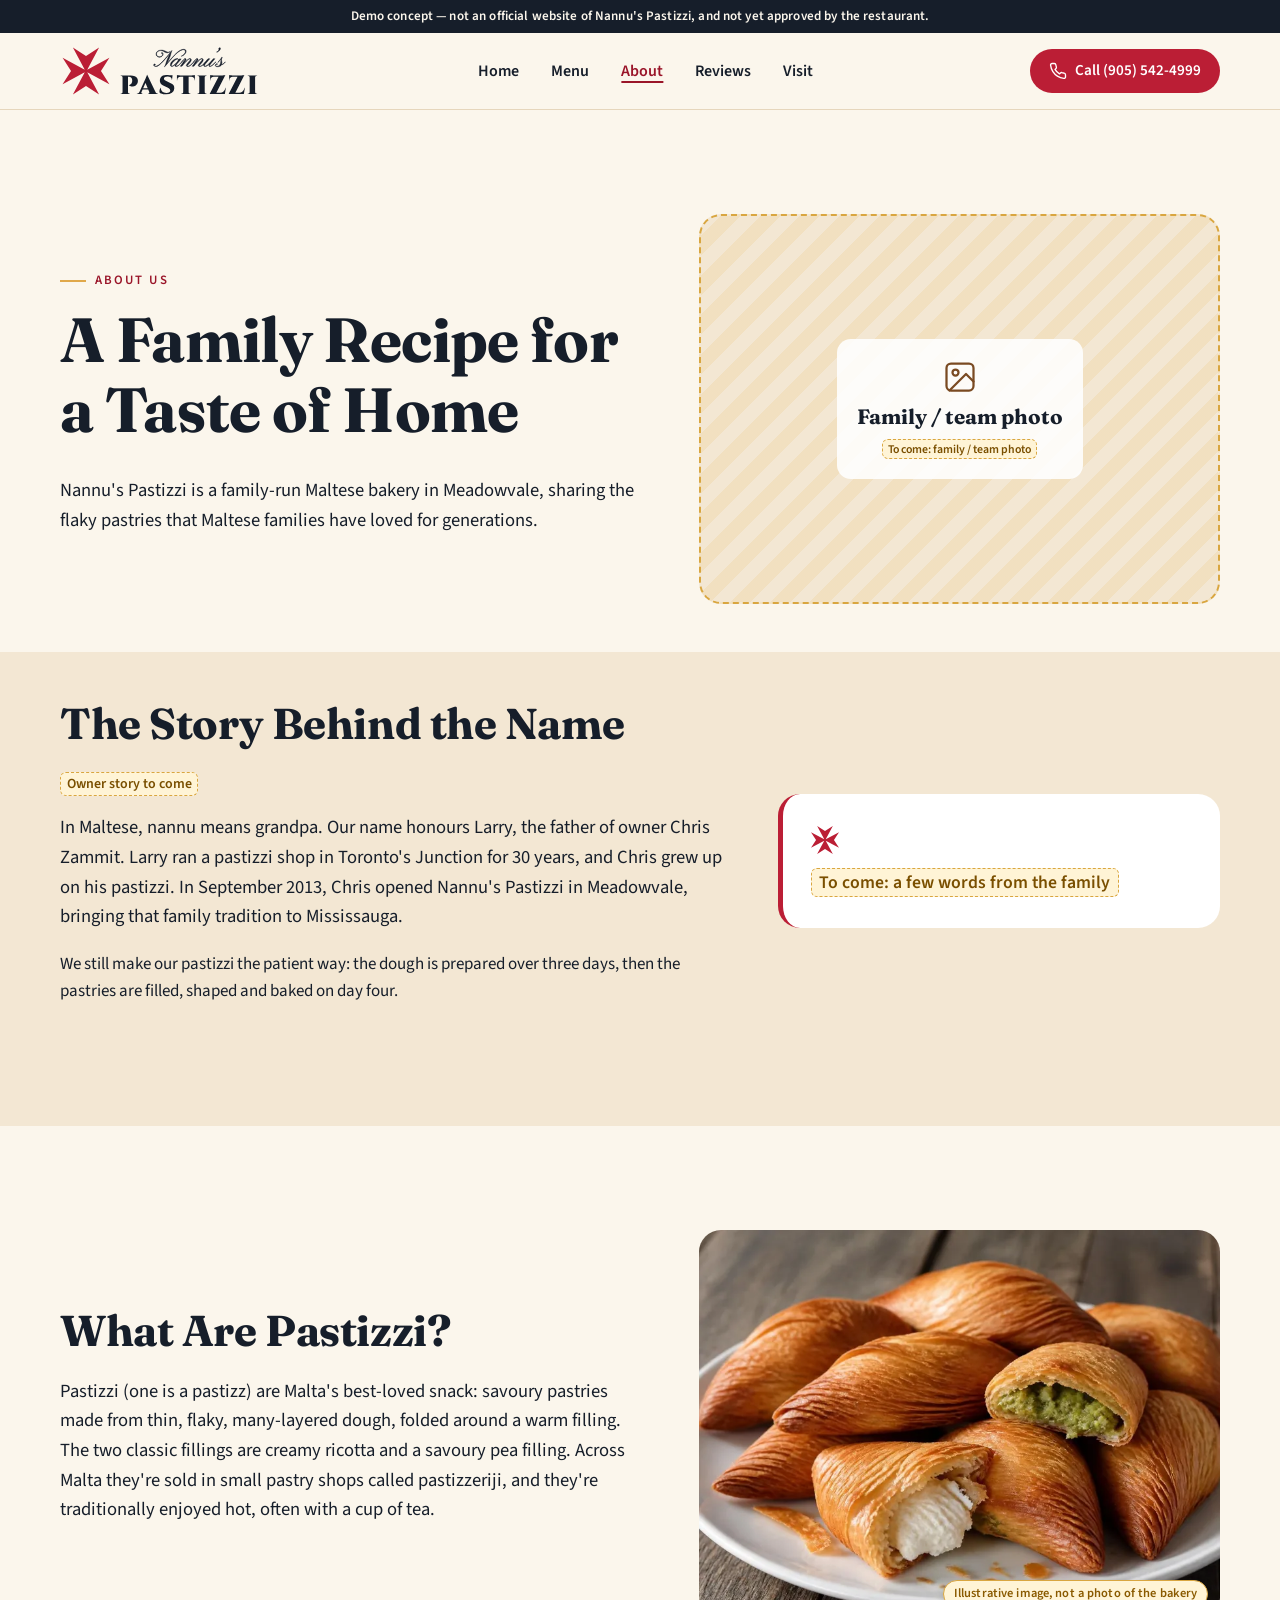
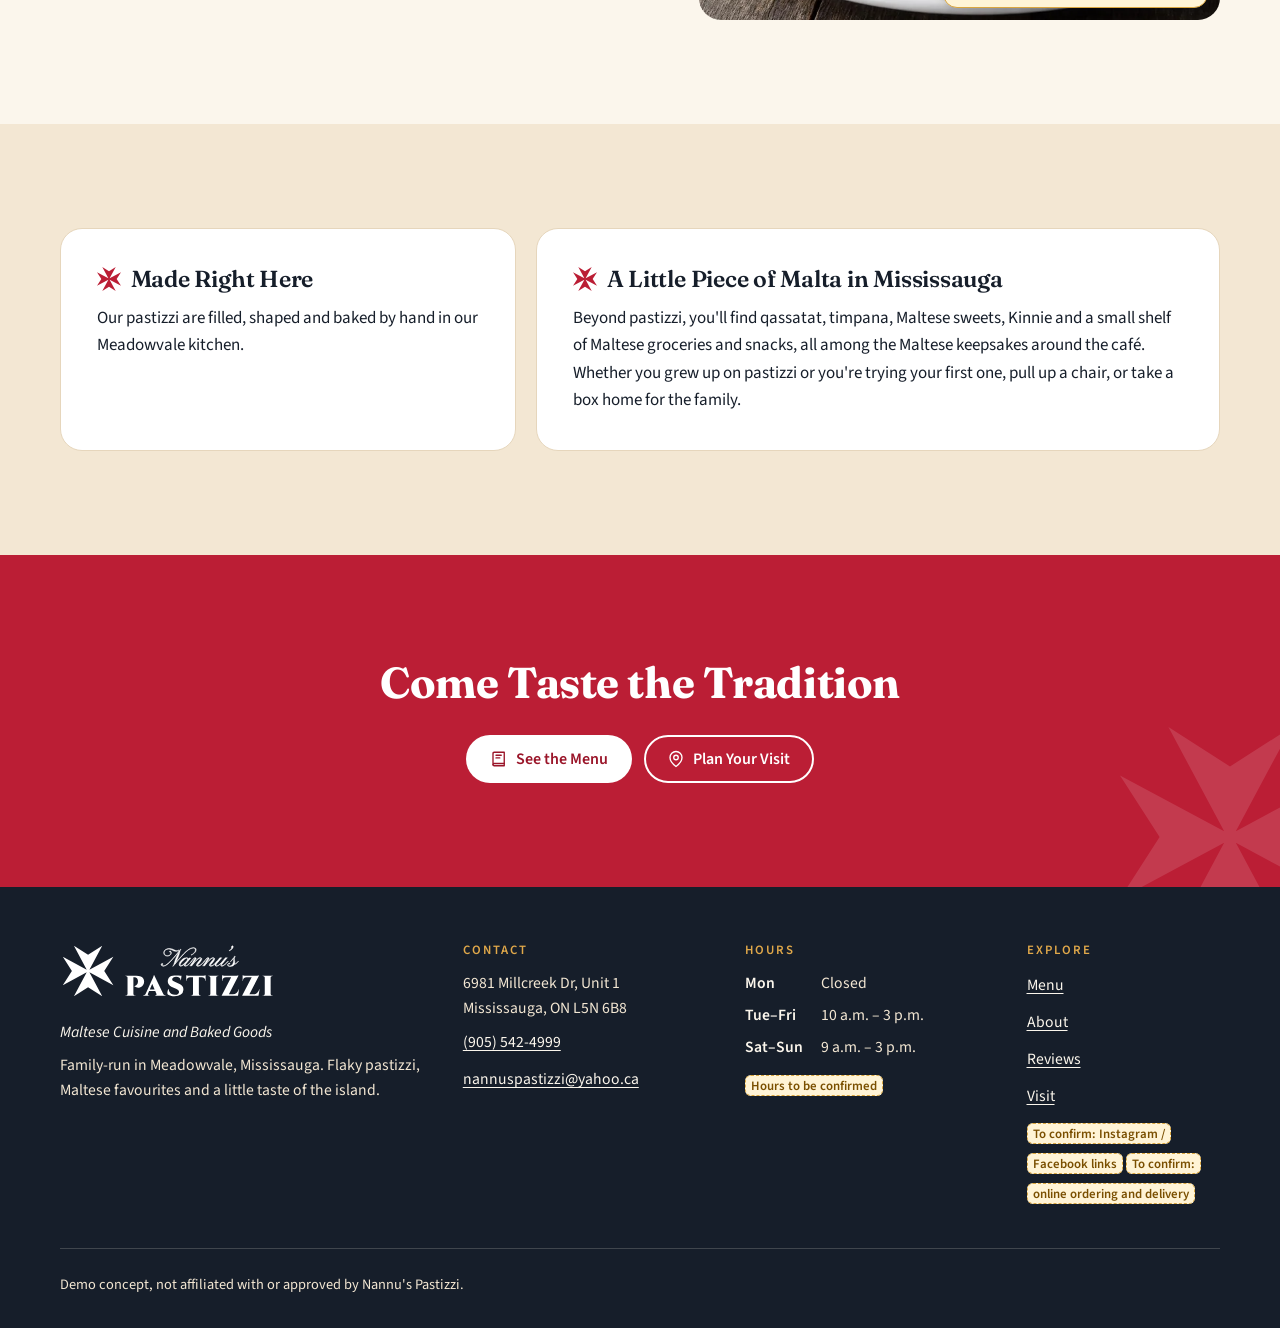
==== commit 97b9d9ec: "Label demo images as illustrative Co-authored-by: mikelagumbay22 <mikelagumbay22@users.noreply.githu" ====
--- a/about.html
+++ b/about.html
@@ -3,29 +3,29 @@
 <head>
   <meta charset="utf-8">
   <meta name="viewport" content="width=device-width, initial-scale=1, viewport-fit=cover">
-  <title>About Nannu&#39;s Pastizzi | Family Maltese Bakery, Mississauga</title>
-  <meta name="description" content="Meet the family behind Nannu&#39;s Pastizzi, a Maltese bakery in Meadowvale, Mississauga. Learn what pastizzi are and the family tradition behind our name.">
-  <meta name="robots" content="noindex, nofollow">
-  <meta name="theme-color" content="#FBF6EC">
+  <title>About Nannu&#39;s Pastizzi | Family Maltese Bakery, Mississauga (demo concept)</title>
+  <meta name="description" content="Demo concept website for Nannu&#39;s Pastizzi, a Maltese bakery in Meadowvale, Mississauga — not the official site. The family story behind the name.">
   <meta property="og:type" content="website">
-  <meta property="og:site_name" content="Nannu&#39;s Pastizzi">
+  <meta property="og:site_name" content="Nannu&#39;s Pastizzi (demo concept)">
   <meta property="og:locale" content="en_CA">
-  <meta property="og:title" content="About Nannu&#39;s Pastizzi | Family Maltese Bakery, Mississauga">
-  <meta property="og:description" content="Meet the family behind Nannu&#39;s Pastizzi, a Maltese bakery in Meadowvale, Mississauga. Learn what pastizzi are and the family tradition behind our name.">
+  <meta property="og:title" content="About Nannu&#39;s Pastizzi | Family Maltese Bakery, Mississauga (demo concept)">
+  <meta property="og:description" content="Demo concept website for Nannu&#39;s Pastizzi, a Maltese bakery in Meadowvale, Mississauga — not the official site. The family story behind the name.">
   <meta property="og:url" content="https://mikelagumbay22.github.io/nannus-pastizzi-demo/about.html">
   <meta property="og:image" content="https://mikelagumbay22.github.io/nannus-pastizzi-demo/img/og-image.jpg">
   <meta property="og:image:type" content="image/jpeg">
   <meta property="og:image:width" content="1200">
   <meta property="og:image:height" content="630">
-  <meta property="og:image:alt" content="Golden, flaky diamond-shaped pastizzi on a rustic wooden board (stock image, not a photo of the restaurant)">
+  <meta property="og:image:alt" content="Demo concept, not the official site. Golden, flaky diamond-shaped pastizzi on a rustic wooden board (illustrative image, not a photo of the bakery)">
   <meta name="twitter:card" content="summary_large_image">
-  <meta name="twitter:title" content="About Nannu&#39;s Pastizzi | Family Maltese Bakery, Mississauga">
-  <meta name="twitter:description" content="Meet the family behind Nannu&#39;s Pastizzi, a Maltese bakery in Meadowvale, Mississauga. Learn what pastizzi are and the family tradition behind our name.">
+  <meta name="twitter:title" content="About Nannu&#39;s Pastizzi | Family Maltese Bakery, Mississauga (demo concept)">
+  <meta name="twitter:description" content="Demo concept website for Nannu&#39;s Pastizzi, a Maltese bakery in Meadowvale, Mississauga — not the official site. The family story behind the name.">
   <meta name="twitter:image" content="https://mikelagumbay22.github.io/nannus-pastizzi-demo/img/og-image.jpg">
-  <meta name="twitter:image:alt" content="Golden, flaky diamond-shaped pastizzi on a rustic wooden board (stock image, not a photo of the restaurant)">
+  <meta name="twitter:image:alt" content="Demo concept, not the official site. Golden, flaky diamond-shaped pastizzi on a rustic wooden board (illustrative image, not a photo of the bakery)">
+  <meta name="robots" content="noindex, nofollow">
+  <meta name="theme-color" content="#FBF6EC">
   <link rel="preload" href="fonts/fraunces-normal-latin.woff2" as="font" type="font/woff2" crossorigin>
   <link rel="preload" href="fonts/sourcesans3-normal-latin.woff2" as="font" type="font/woff2" crossorigin>
-  <link rel="stylesheet" href="css/site.css?v=84e28d37">
+  <link rel="stylesheet" href="css/site.css?v=e4422915">
   <link rel="icon" href="img/favicon.ico" sizes="any">
   <link rel="icon" type="image/png" sizes="512x512" href="img/favicon-512.png">
   <link rel="apple-touch-icon" href="img/apple-touch-icon.png">
@@ -108,7 +108,7 @@
     <div>
       <h2 id="about-s1">What Are Pastizzi?</h2><p class="lead">Pastizzi (one is a pastizz) are Malta&#39;s best-loved snack: savoury pastries made from thin, flaky, many-layered dough, folded around a warm filling. The two classic fillings are creamy ricotta and a savoury pea filling. Across Malta they&#39;re sold in small pastry shops called pastizzeriji, and they&#39;re traditionally enjoyed hot, often with a cup of tea.</p>
     </div>
-    <div class="teaser-media"><div class="media "><span class="ph-badge stock-badge">Stock image, not a photo of the restaurant</span>
+    <div class="teaser-media"><div class="media "><span class="ph-badge image-badge">Illustrative image, not a photo of the bakery</span>
   <img src="img/pastizzi-800.webp" srcset="img/pastizzi-480.webp 480w, img/pastizzi-800.webp 800w, img/pastizzi-1200.webp 1200w, img/pastizzi-1456.webp 1456w" sizes="(min-width: 900px) 520px, 92vw" width="1456" height="1088" alt="A plate of flaky Maltese pastizzi, one broken open to show ricotta and another with mushy pea filling" loading="lazy" decoding="async">
 </div></div>
   </div>
@@ -179,6 +179,6 @@
   <a class="btn btn--ghost" href="https://www.google.com/maps/search/?api=1&amp;query=Nannu%27s+Pastizzi%2C+6981+Millcreek+Dr%2C+Unit+1%2C+Mississauga%2C+ON+L5N+6B8&amp;query_place_id=ChIJreo7OGBqK4gRqdLR0AU75BI" target="_blank" rel="noopener"><svg viewBox="0 0 24 24" fill="none" stroke="currentColor" stroke-width="1.8" stroke-linecap="round" stroke-linejoin="round" aria-hidden="true" focusable="false"><path d="M20 10c0 6-8 12-8 12S4 16 4 10a8 8 0 0 1 16 0z"/><circle cx="12" cy="10" r="3"/></svg>Directions<span class="visually-hidden"> (opens Google Maps in a new tab)</span></a>
   <a class="btn btn--ghost" href="menu.html"><svg viewBox="0 0 24 24" fill="none" stroke="currentColor" stroke-width="1.8" stroke-linecap="round" stroke-linejoin="round" aria-hidden="true" focusable="false"><path d="M4 4.5A1.5 1.5 0 0 1 5.5 3H19v15H5.5A1.5 1.5 0 0 0 4 19.5z"/><path d="M4 19.5A1.5 1.5 0 0 0 5.5 21H19v-3M8 7h7M8 10.5h5"/></svg>Menu</a>
 </nav>
-<script src="js/site.js?v=84e28d37" defer></script>
+<script src="js/site.js?v=e4422915" defer></script>
 </body>
 </html>
--- a/css/site.css
+++ b/css/site.css
@@ -125,7 +125,7 @@
   background: #fff4d6; color: #7a4f00; border: 1px dashed #d9a640; border-radius: 6px; padding: .05em .4em;
   font: 600 .82em/1.5 var(--font-body); font-style: normal; box-decoration-break: clone; -webkit-box-decoration-break: clone;
 }
-.media .stock-badge {
+.media .image-badge {
   position: absolute; right: .75rem; bottom: .75rem; z-index: 2; margin: 0; max-width: calc(100% - 1.5rem);
   text-transform: none; letter-spacing: .01em; font-size: .78rem; border-style: solid; text-align: right;
   box-shadow: 0 2px 8px rgba(22, 30, 42, .18);
@@ -190,7 +190,7 @@
 .hero__inner { padding-block: clamp(2rem, 6vw, 3rem) 1.5rem; }
 .hero__media { width: min(100% - 2.5rem, var(--container)); margin: 0 auto 2.5rem; }
 .media--hero { aspect-ratio: 16 / 10; border-radius: var(--radius-lg); }
-.media--hero .stock-badge { top: .75rem; bottom: auto; }
+.media--hero .image-badge { top: .75rem; bottom: auto; }
 .hero__copy { max-width: 36rem; }
 .hero .lead { max-width: 34rem; }
 .hero__call { margin: 1.1rem 0 0; }
@@ -332,13 +332,6 @@
 .gallery { list-style: none; margin: 0; padding: 0; display: grid; grid-template-columns: 1fr; gap: 1rem; }
 .gallery .media { aspect-ratio: 4 / 3; border-radius: var(--radius-md); }
 
-@media (min-width: 900px) and (max-width: 1199.98px) {
-  .hero__copy { max-width: 29rem; }
-  .hero .lead { max-width: 27rem; }
-  .hero .media--hero img { object-position: var(--focus-md, var(--focus, 72% 60%)); }
-  .hero__media::after { background: linear-gradient(90deg, color-mix(in srgb, var(--color-bg) 95%, transparent) 0%, color-mix(in srgb, var(--color-bg) 88%, transparent) 46%, color-mix(in srgb, var(--color-bg) 40%, transparent) 62%, transparent 74%); }
-}
-
 .about-grid { display: grid; gap: 2.25rem; align-items: center; }
 .about-media .media { border-radius: var(--radius-lg); aspect-ratio: 4 / 3; }
 .story { display: grid; gap: 2rem; align-items: start; }
@@ -402,7 +395,7 @@
   .media--hero img { object-position: var(--focus, 72% 60%); }
   .hero__media::after { content: ""; position: absolute; inset: 0; z-index: 1; pointer-events: none;
     background: linear-gradient(90deg, color-mix(in srgb, var(--color-bg) 92%, transparent) 0%, color-mix(in srgb, var(--color-bg) 80%, transparent) 38%, transparent 62%); }
-  .media--hero .stock-badge { top: auto; bottom: 1.25rem; right: 1.5rem; }
+  .media--hero .image-badge { top: auto; bottom: 1.25rem; right: 1.5rem; }
   .hero__inner { position: relative; z-index: 2; align-self: center; padding-block: 4rem; }
   .hero__copy { max-width: 33rem; }
   .teaser-grid { grid-template-columns: 1.05fr .95fr; gap: 4rem; }
@@ -424,6 +417,13 @@
   .footer-grid { grid-template-columns: 1.5fr 1fr 1fr .8fr; gap: 2.5rem; }
   .mobile-callbar { display: none; }
 }
+
+@media (min-width: 900px) and (max-width: 1199.98px) {
+  .hero__copy { max-width: 29rem; }
+  .hero .lead { max-width: 27rem; }
+  .media--hero img { object-position: var(--focus-md, var(--focus, 72% 60%)); }
+  .hero__media::after { background: linear-gradient(90deg, color-mix(in srgb, var(--color-bg) 95%, transparent) 0%, color-mix(in srgb, var(--color-bg) 88%, transparent) 46%, color-mix(in srgb, var(--color-bg) 40%, transparent) 62%, transparent 74%); }
+}
 @media (min-width: 1080px) {
   .desktop-nav { display: block; }
   .desktop-nav ul { display: flex; gap: 2rem; }
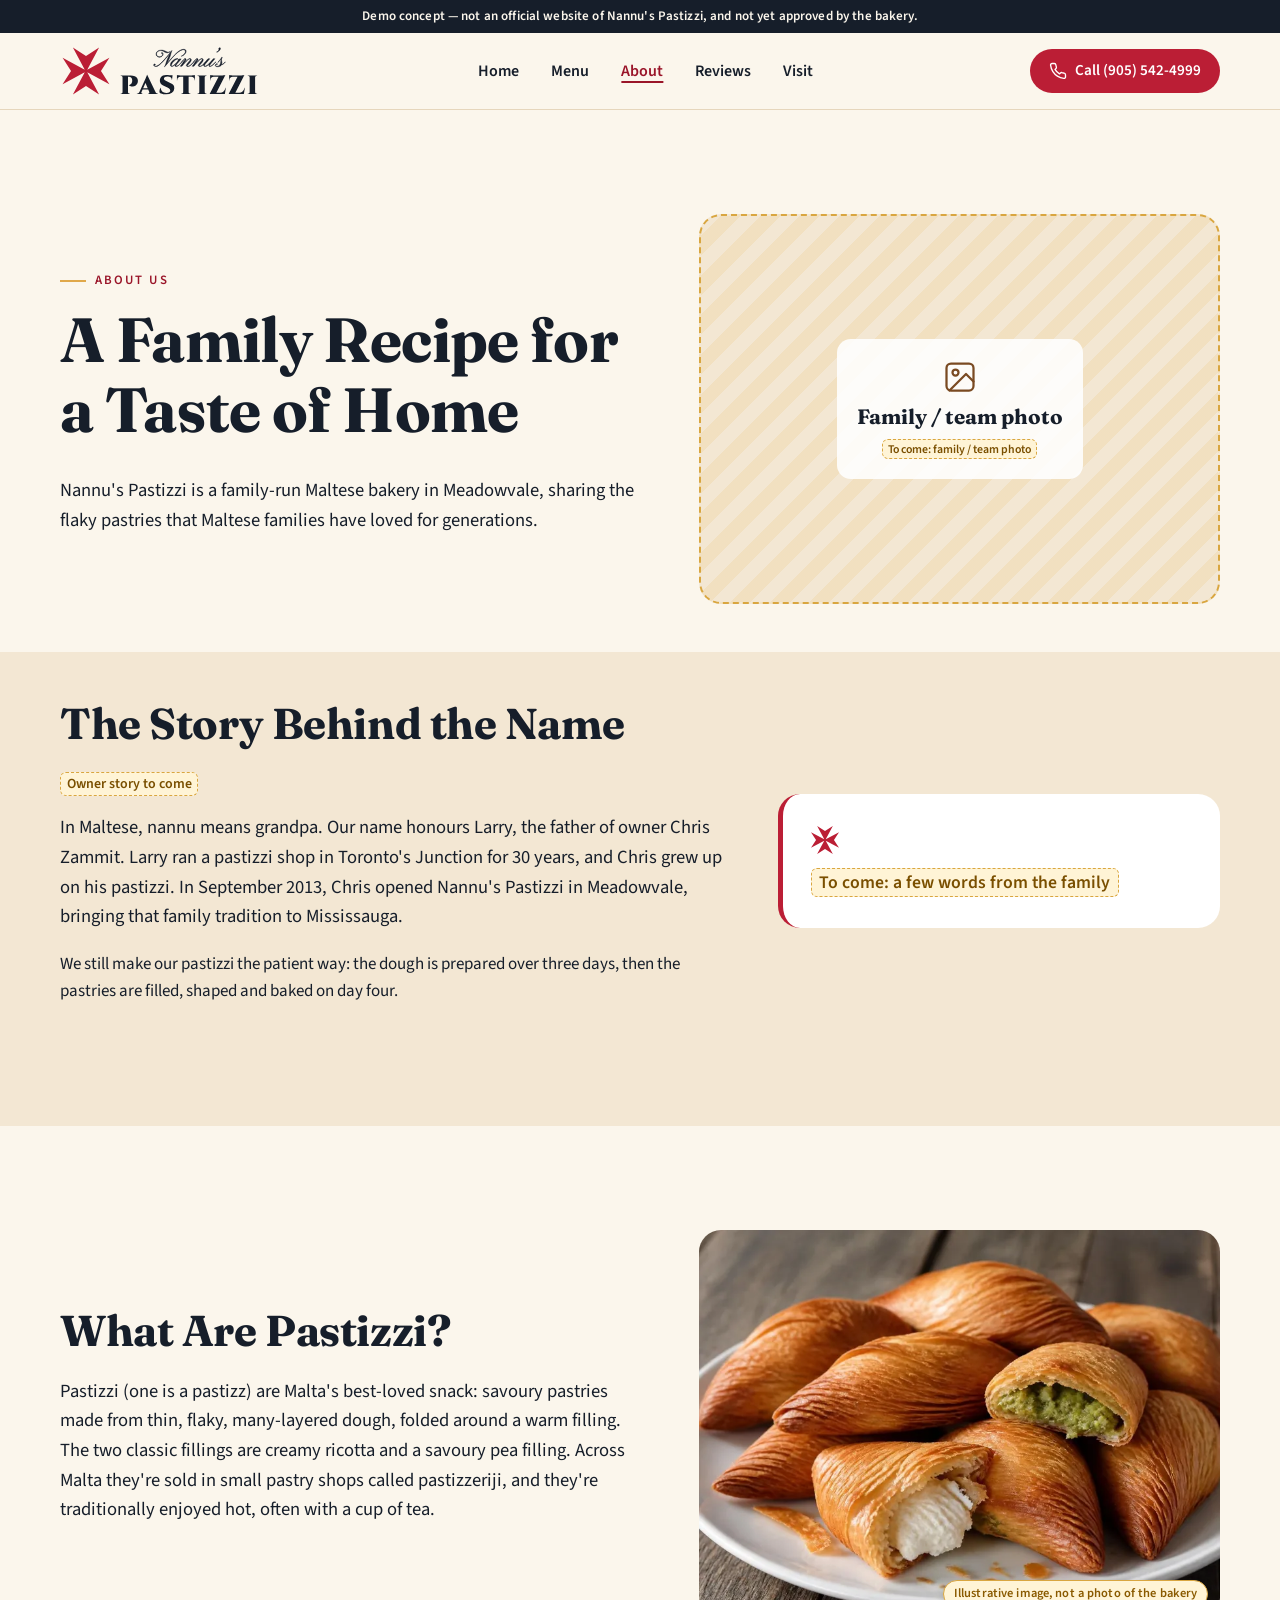
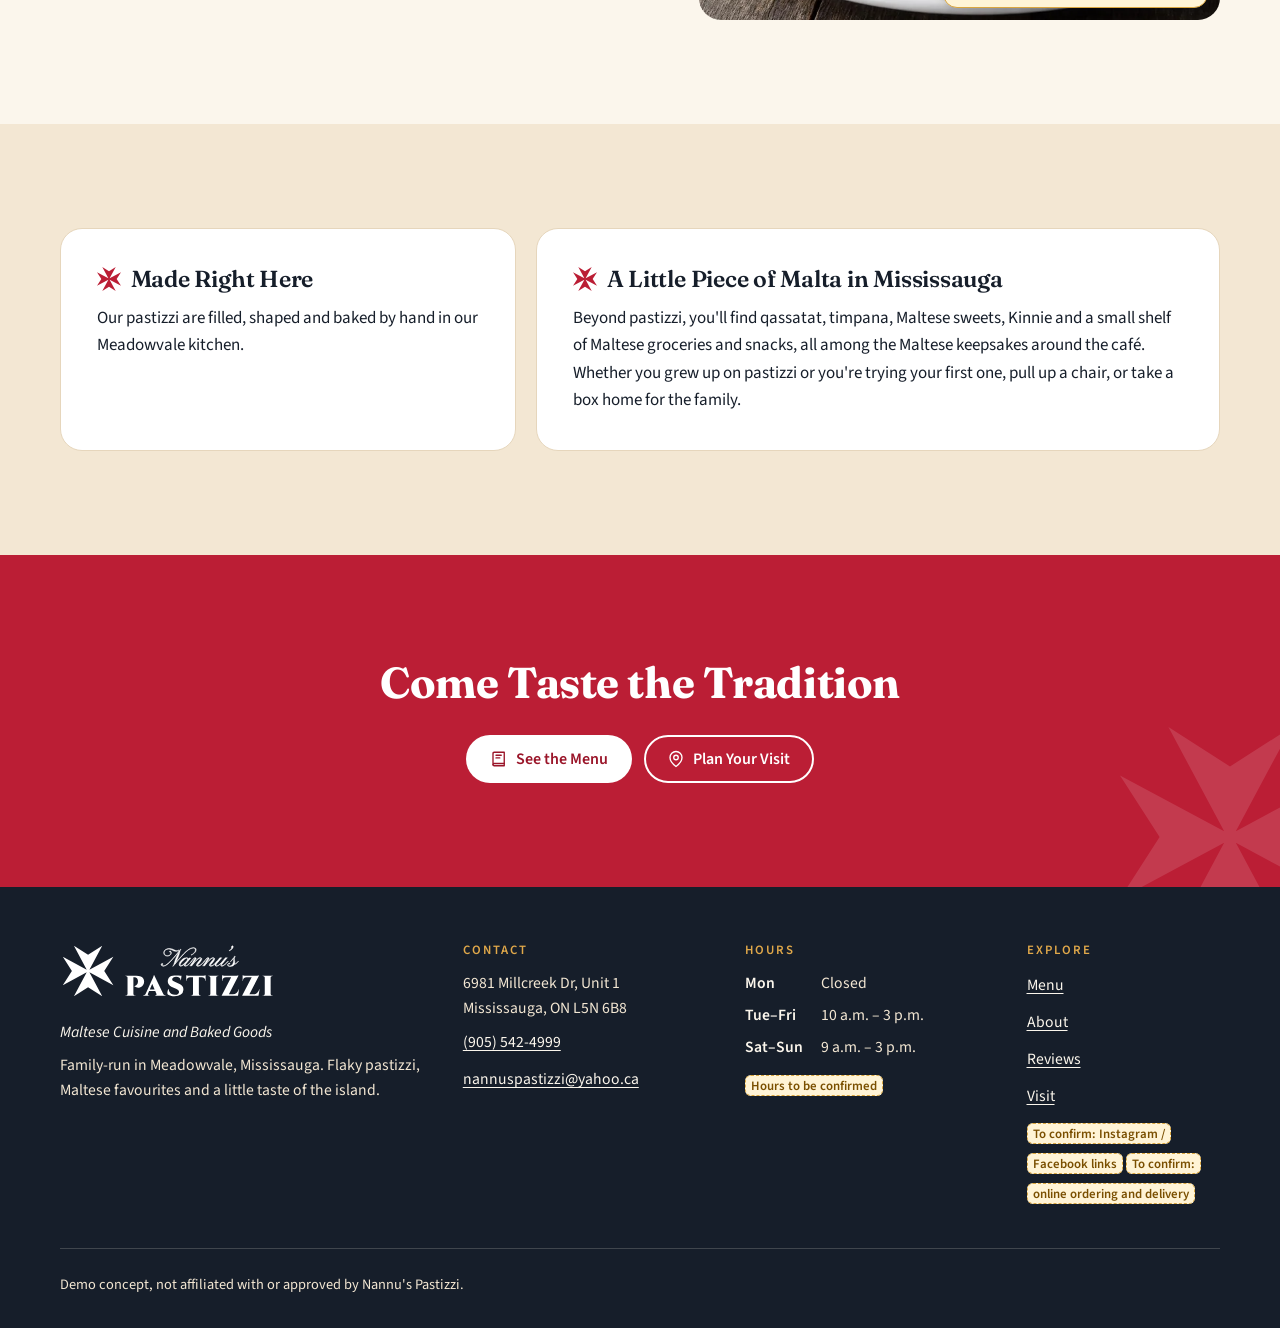
==== commit 578f4f27: "Polish: banner wording Co-authored-by: mikelagumbay22 <mikelagumbay22@users.noreply.github.com>" ====
--- a/about.html
+++ b/about.html
@@ -32,7 +32,7 @@
 </head>
 <body class="page-about">
 <aside class="demo-banner" aria-label="Demo notice">
-  <p class="container">Demo concept — not an official website of Nannu&#39;s Pastizzi, and not yet approved by the restaurant.</p>
+  <p class="container">Demo concept — not an official website of Nannu&#39;s Pastizzi, and not yet approved by the bakery.</p>
 </aside>
 <a class="skip-link" href="#main">Skip to content</a>
 <header class="site-header">
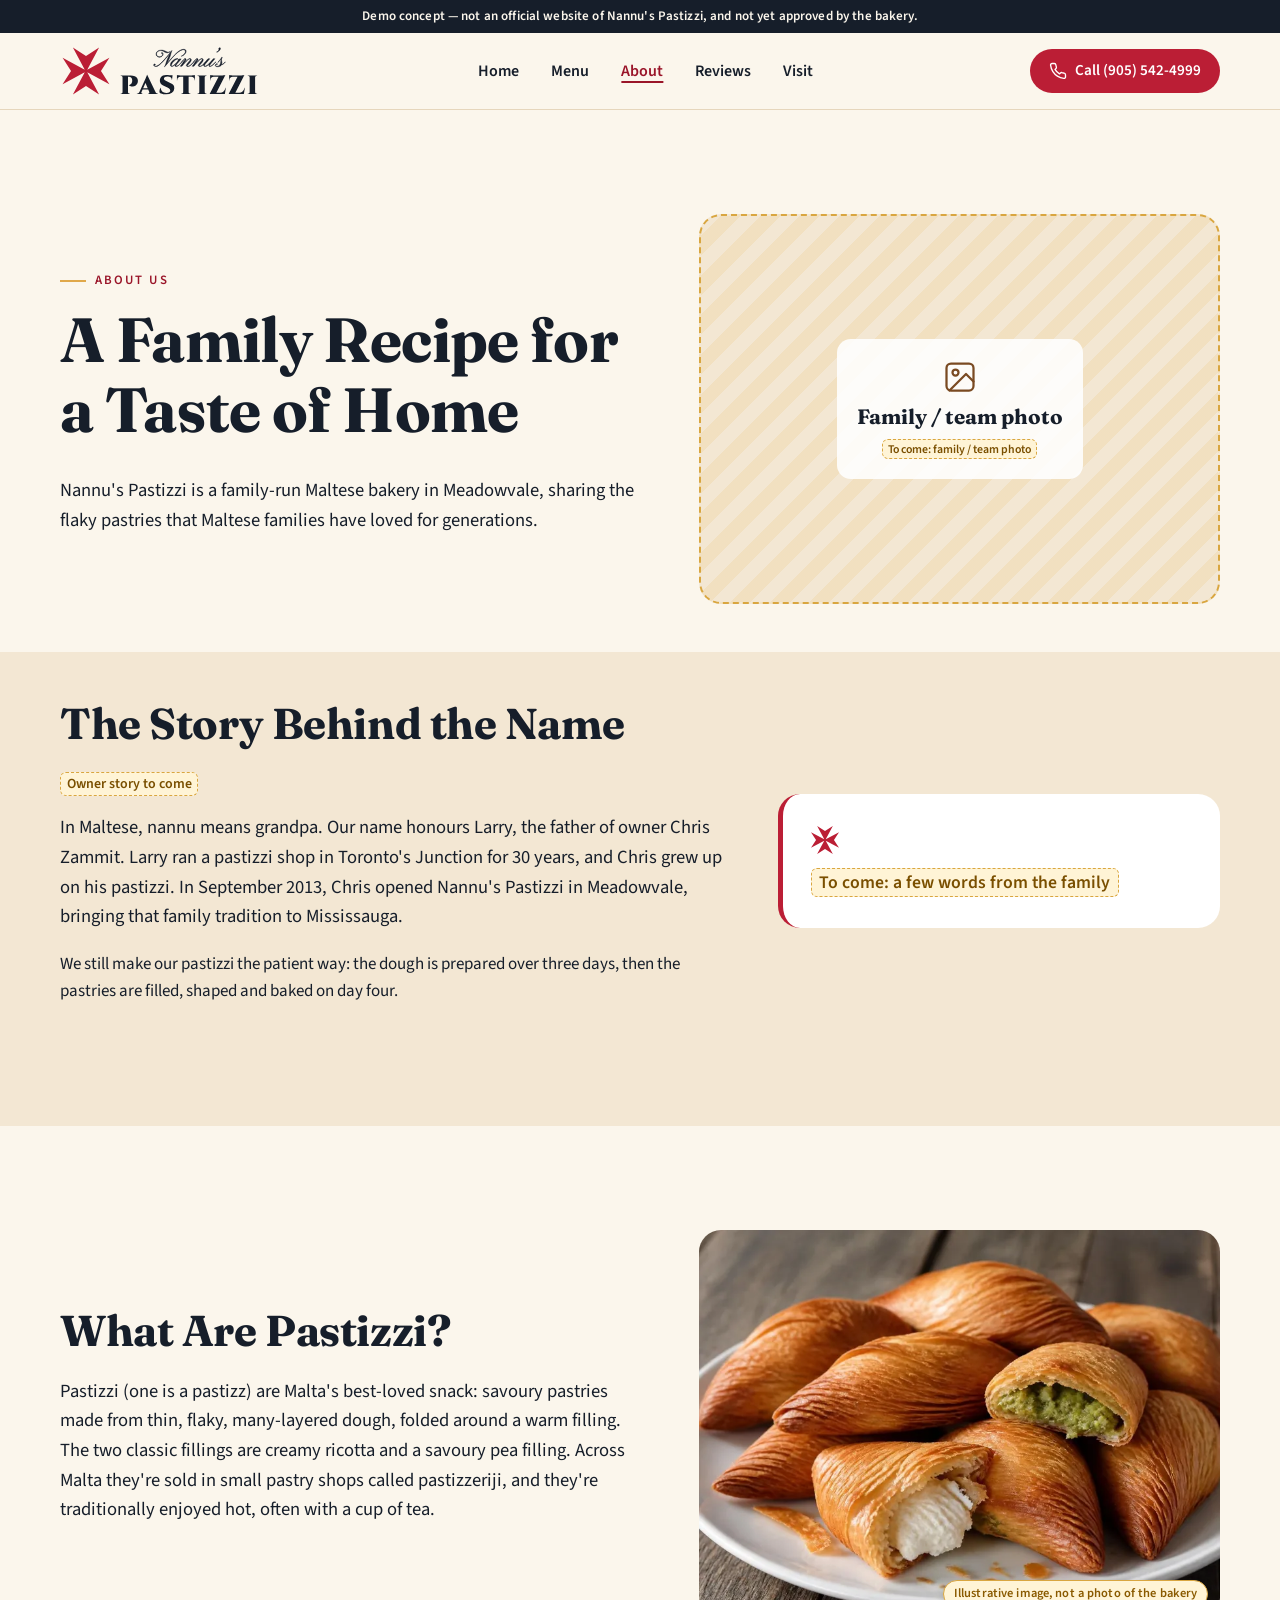
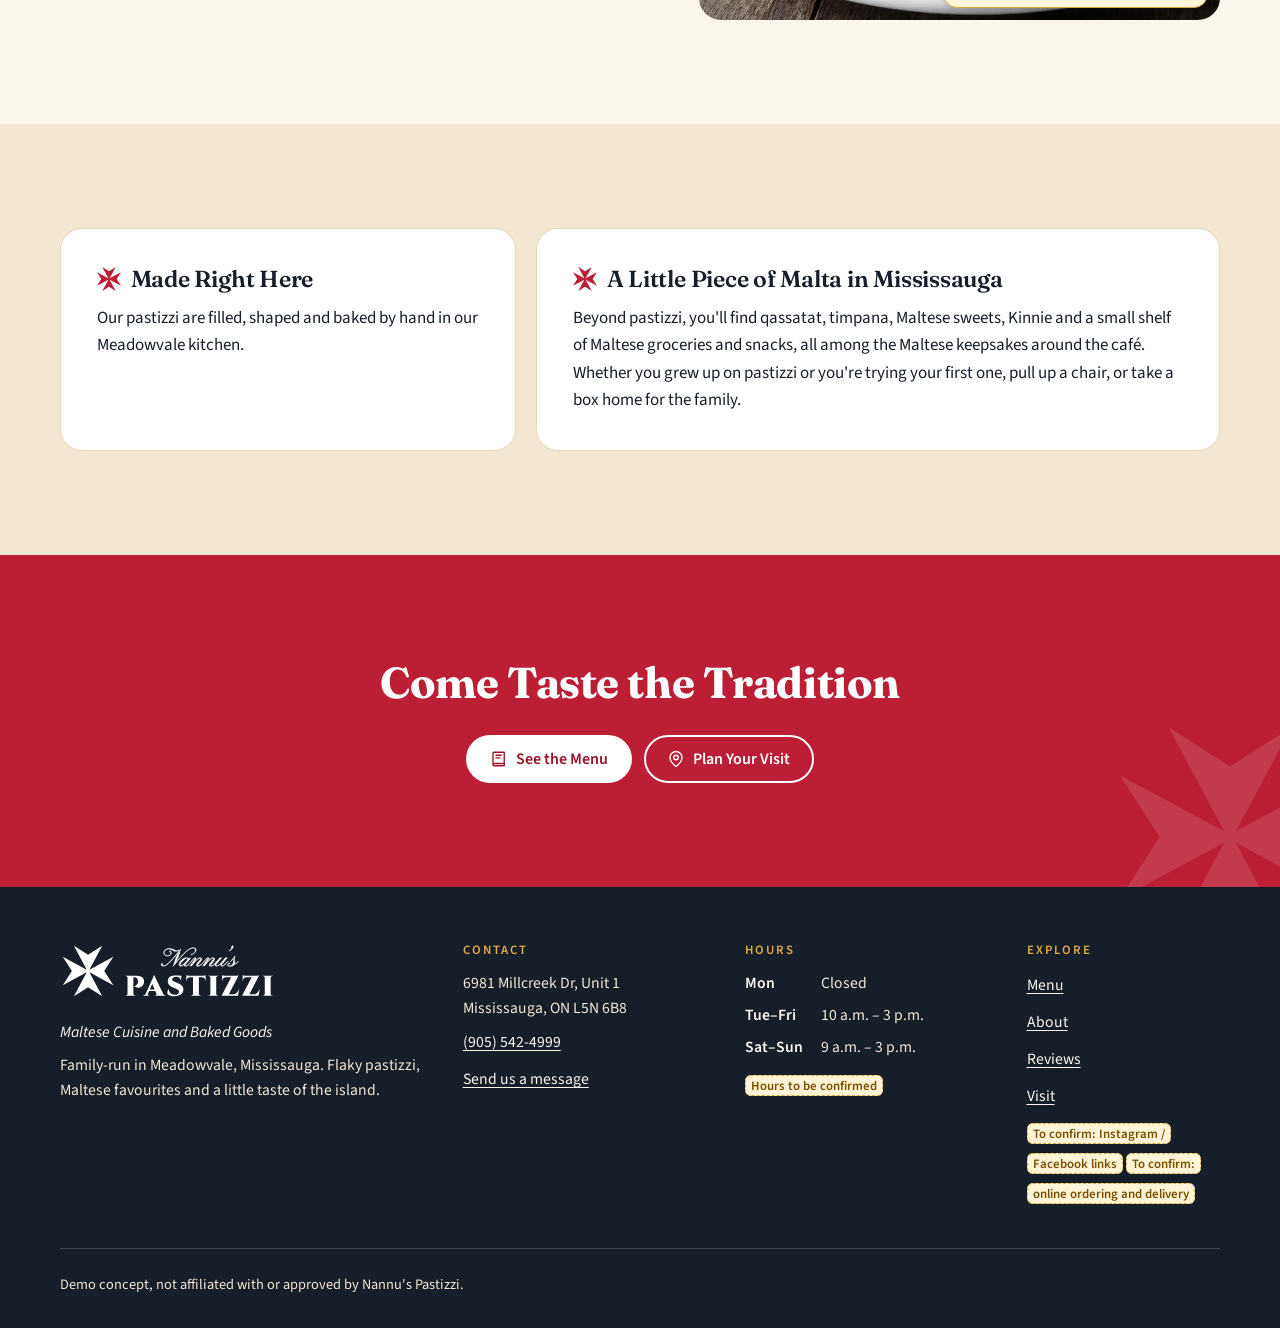
==== commit 51e8e254: "Polish: contact form section, call bar focus padding Co-authored-by: mikelagumbay22 <mikelagumbay22@" ====
--- a/about.html
+++ b/about.html
@@ -25,7 +25,7 @@
   <meta name="theme-color" content="#FBF6EC">
   <link rel="preload" href="fonts/fraunces-normal-latin.woff2" as="font" type="font/woff2" crossorigin>
   <link rel="preload" href="fonts/sourcesans3-normal-latin.woff2" as="font" type="font/woff2" crossorigin>
-  <link rel="stylesheet" href="css/site.css?v=e4422915">
+  <link rel="stylesheet" href="css/site.css?v=67c6c4d5">
   <link rel="icon" href="img/favicon.ico" sizes="any">
   <link rel="icon" type="image/png" sizes="512x512" href="img/favicon-512.png">
   <link rel="apple-touch-icon" href="img/apple-touch-icon.png">
@@ -147,7 +147,8 @@
         <h2>Contact</h2>
         <ul>
           <li>6981 Millcreek Dr, Unit 1<br>Mississauga, ON L5N 6B8</li>
-          <li><a href="tel:+19055424999">(905) 542-4999</a></li><li><a href="mailto:nannuspastizzi@yahoo.ca">nannuspastizzi@yahoo.ca</a></li>
+          <li><a href="tel:+19055424999">(905) 542-4999</a></li>
+          <li><a href="visit.html#message">Send us a message</a></li>
         </ul>
       </div>
       <div>
@@ -179,6 +180,6 @@
   <a class="btn btn--ghost" href="https://www.google.com/maps/search/?api=1&amp;query=Nannu%27s+Pastizzi%2C+6981+Millcreek+Dr%2C+Unit+1%2C+Mississauga%2C+ON+L5N+6B8&amp;query_place_id=ChIJreo7OGBqK4gRqdLR0AU75BI" target="_blank" rel="noopener"><svg viewBox="0 0 24 24" fill="none" stroke="currentColor" stroke-width="1.8" stroke-linecap="round" stroke-linejoin="round" aria-hidden="true" focusable="false"><path d="M20 10c0 6-8 12-8 12S4 16 4 10a8 8 0 0 1 16 0z"/><circle cx="12" cy="10" r="3"/></svg>Directions<span class="visually-hidden"> (opens Google Maps in a new tab)</span></a>
   <a class="btn btn--ghost" href="menu.html"><svg viewBox="0 0 24 24" fill="none" stroke="currentColor" stroke-width="1.8" stroke-linecap="round" stroke-linejoin="round" aria-hidden="true" focusable="false"><path d="M4 4.5A1.5 1.5 0 0 1 5.5 3H19v15H5.5A1.5 1.5 0 0 0 4 19.5z"/><path d="M4 19.5A1.5 1.5 0 0 0 5.5 21H19v-3M8 7h7M8 10.5h5"/></svg>Menu</a>
 </nav>
-<script src="js/site.js?v=e4422915" defer></script>
+<script src="js/site.js?v=67c6c4d5" defer></script>
 </body>
 </html>
--- a/css/site.css
+++ b/css/site.css
@@ -72,6 +72,8 @@
 
 *, *::before, *::after { box-sizing: border-box; }
 html { -webkit-text-size-adjust: 100%; scroll-behavior: smooth; scroll-padding-top: 96px; }
+
+@media (max-width: 899.98px) { html { scroll-padding-bottom: calc(84px + env(safe-area-inset-bottom, 0px)); } }
 @media (prefers-reduced-motion: reduce) { html { scroll-behavior: auto; } * { transition: none !important; } }
 body {
   margin: 0; font-family: var(--font-body); font-weight: var(--fw-body, 400);
@@ -434,6 +436,16 @@
   .gallery .media { aspect-ratio: 4 / 5; }
 }
 
+.demo-form { max-width: 40rem; margin-inline: auto; }
+.demo-form fieldset { border: 0; margin: 0; padding: 0; display: grid; gap: .35rem; min-width: 0; }
+.demo-form label { font-weight: 600; color: var(--color-ink); margin-top: .5rem; }
+.demo-form input, .demo-form textarea { width: 100%; font: inherit; padding: .7rem .8rem; border: 1px solid var(--color-crust); border-radius: var(--radius-sm); background: var(--color-cream); color: var(--color-text); }
+.demo-form button { margin-top: 1rem; justify-self: start; cursor: not-allowed; opacity: 1; }
+.demo-form fieldset:disabled button { background: var(--color-flour); border-color: var(--color-crust); color: var(--color-ink); }
+.form-ph { margin: .75rem 0 .5rem; }
+.form-note { margin: 1rem 0 0; font-size: .95rem; color: var(--color-text-muted); }
+.form-note a { color: var(--color-link); font-weight: 600; }
+
 @media (min-width: 900px) {
   .menu-cols--areas { display: grid; columns: auto; gap: 1.5rem; grid-template-columns: repeat(2, 1fr); grid-template-areas: "pastizzi sweets" "classics sweets" "frozen drinks" "pantry drinks"; align-items: start; }
   .menu-cols--areas > .menu-cat { margin: 0; display: block; }
